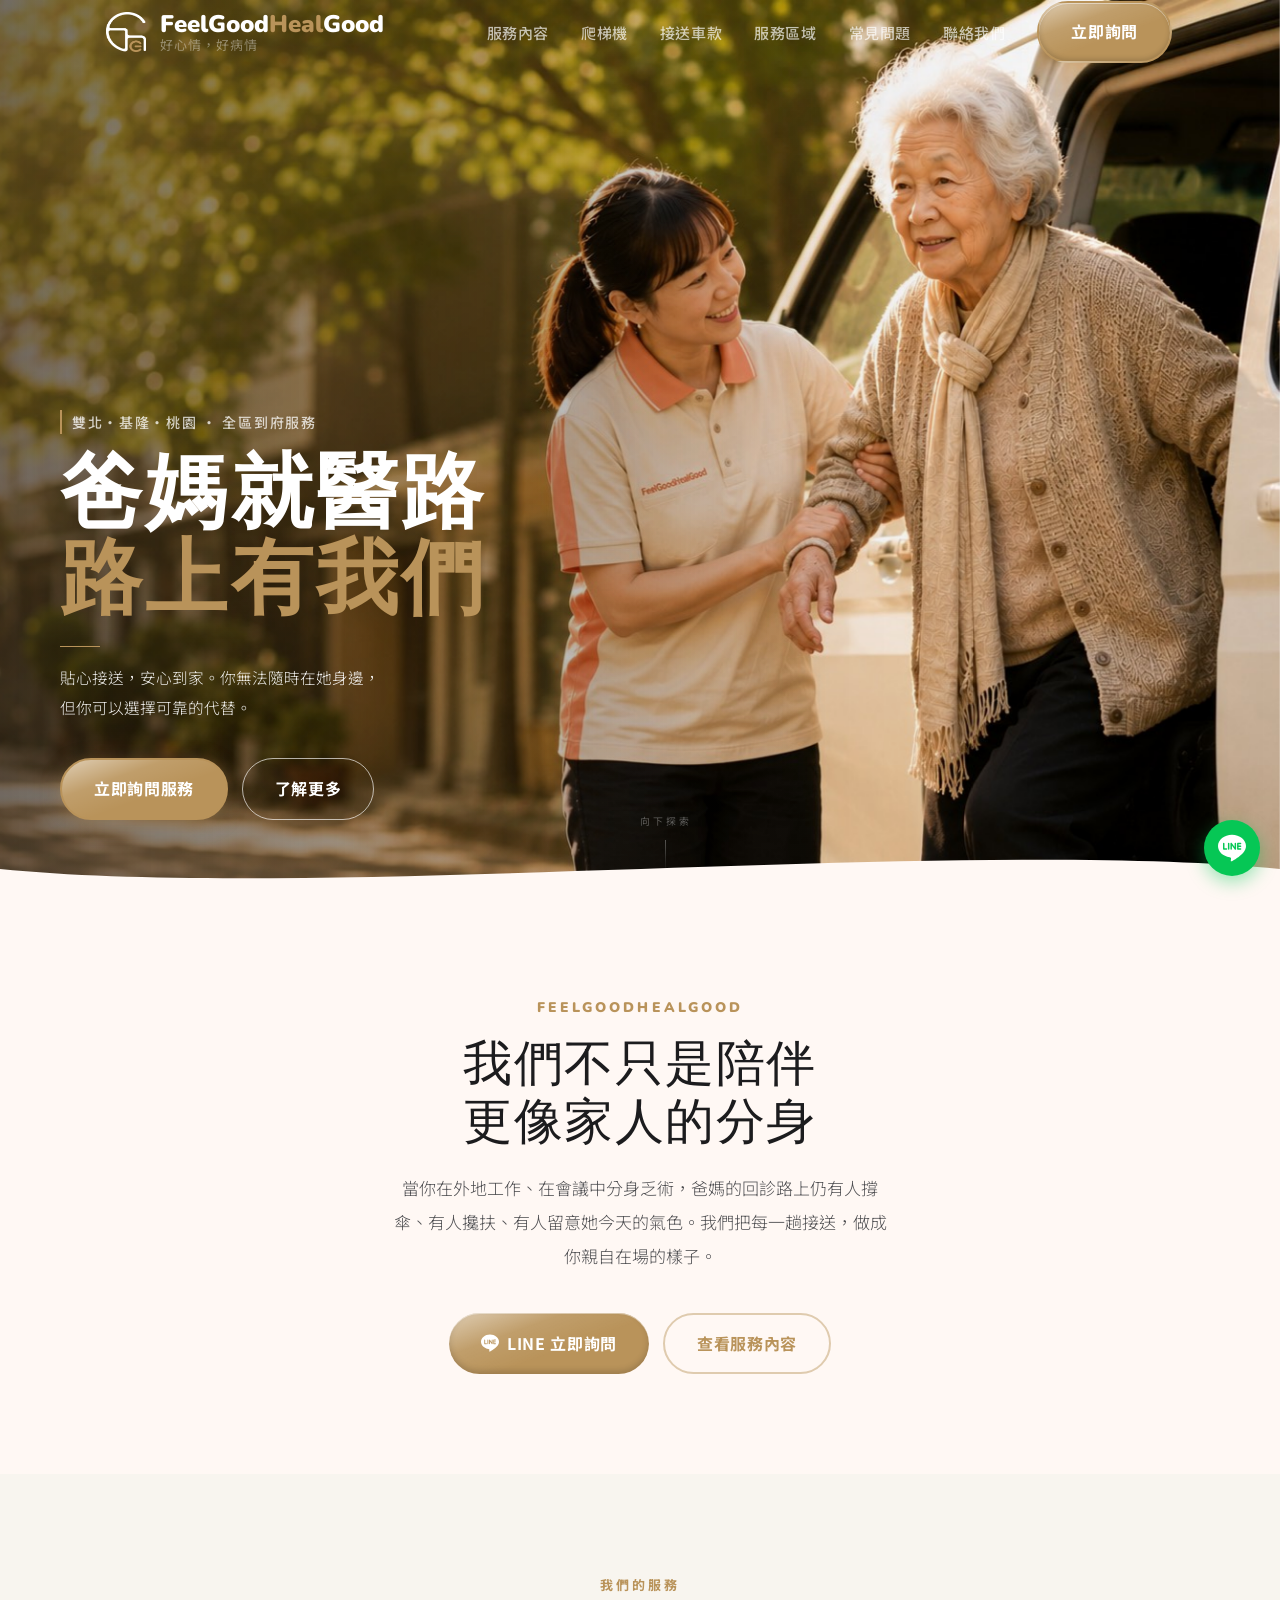
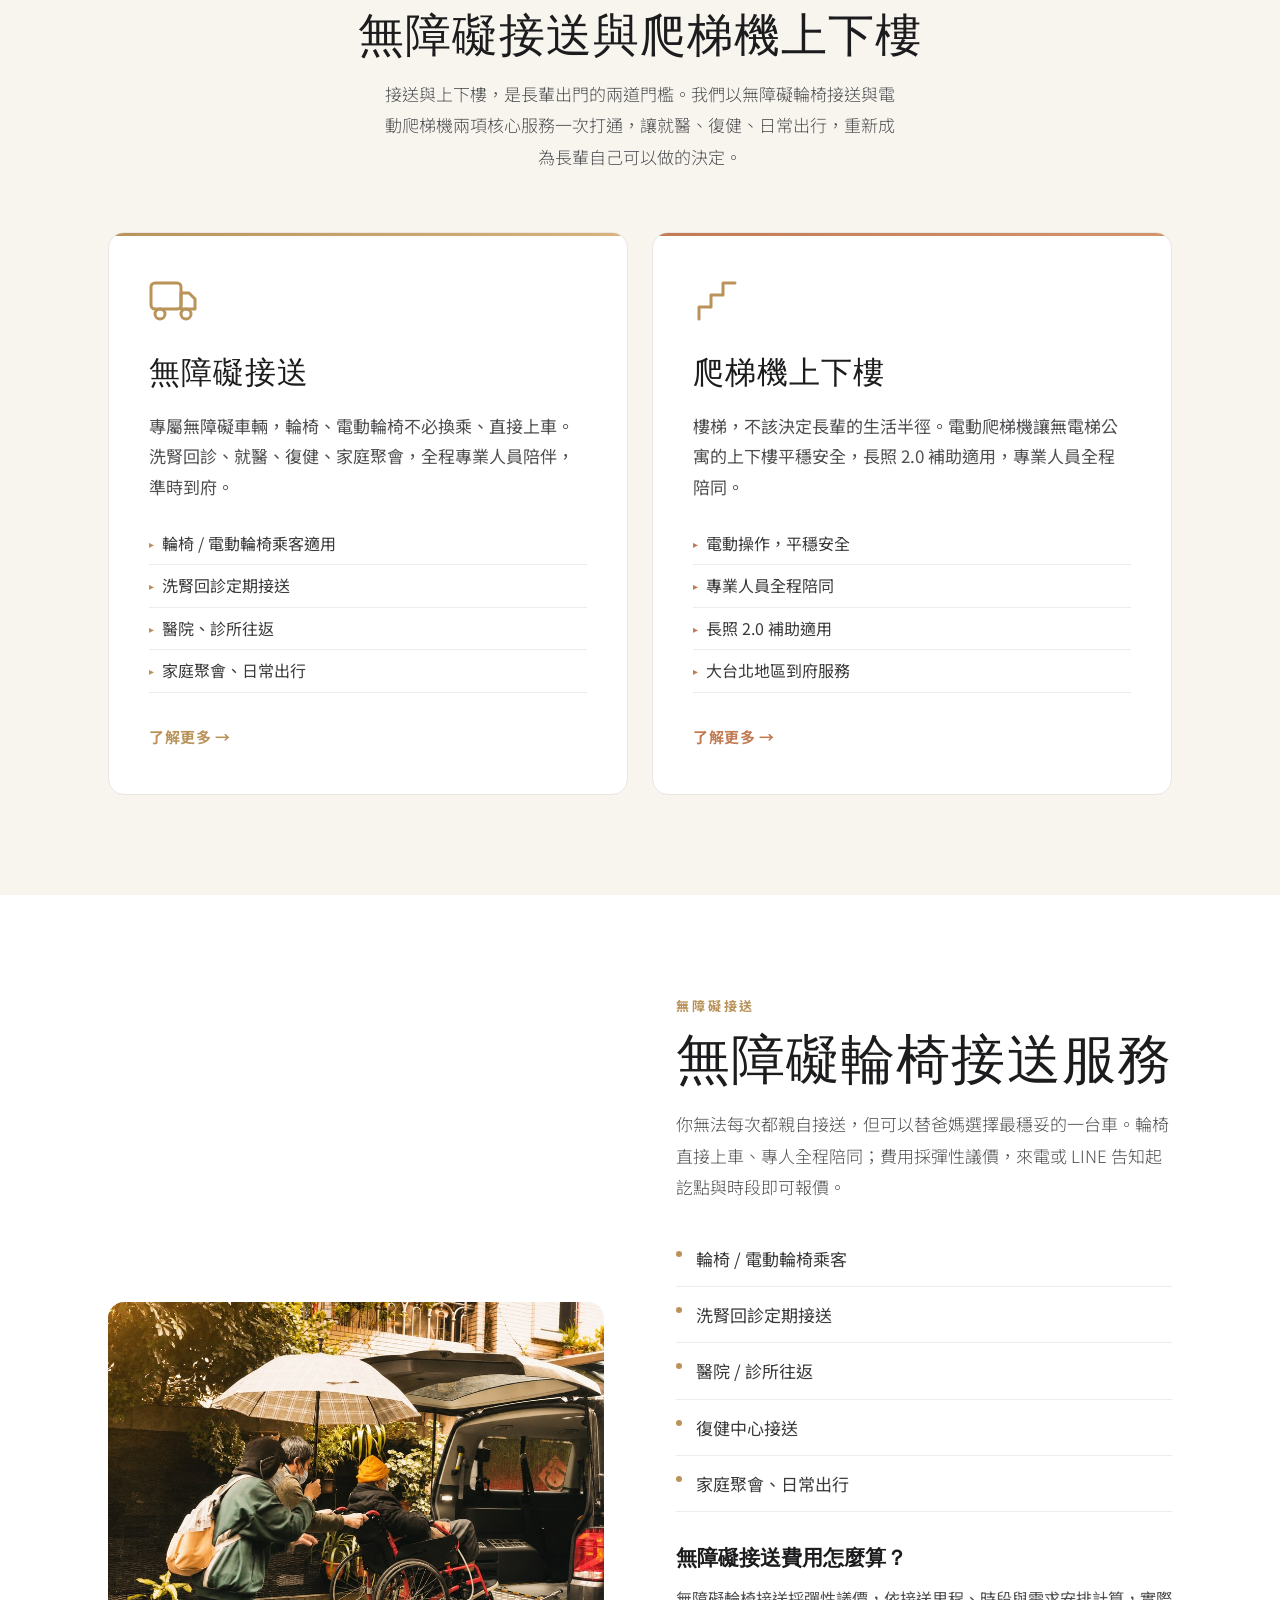
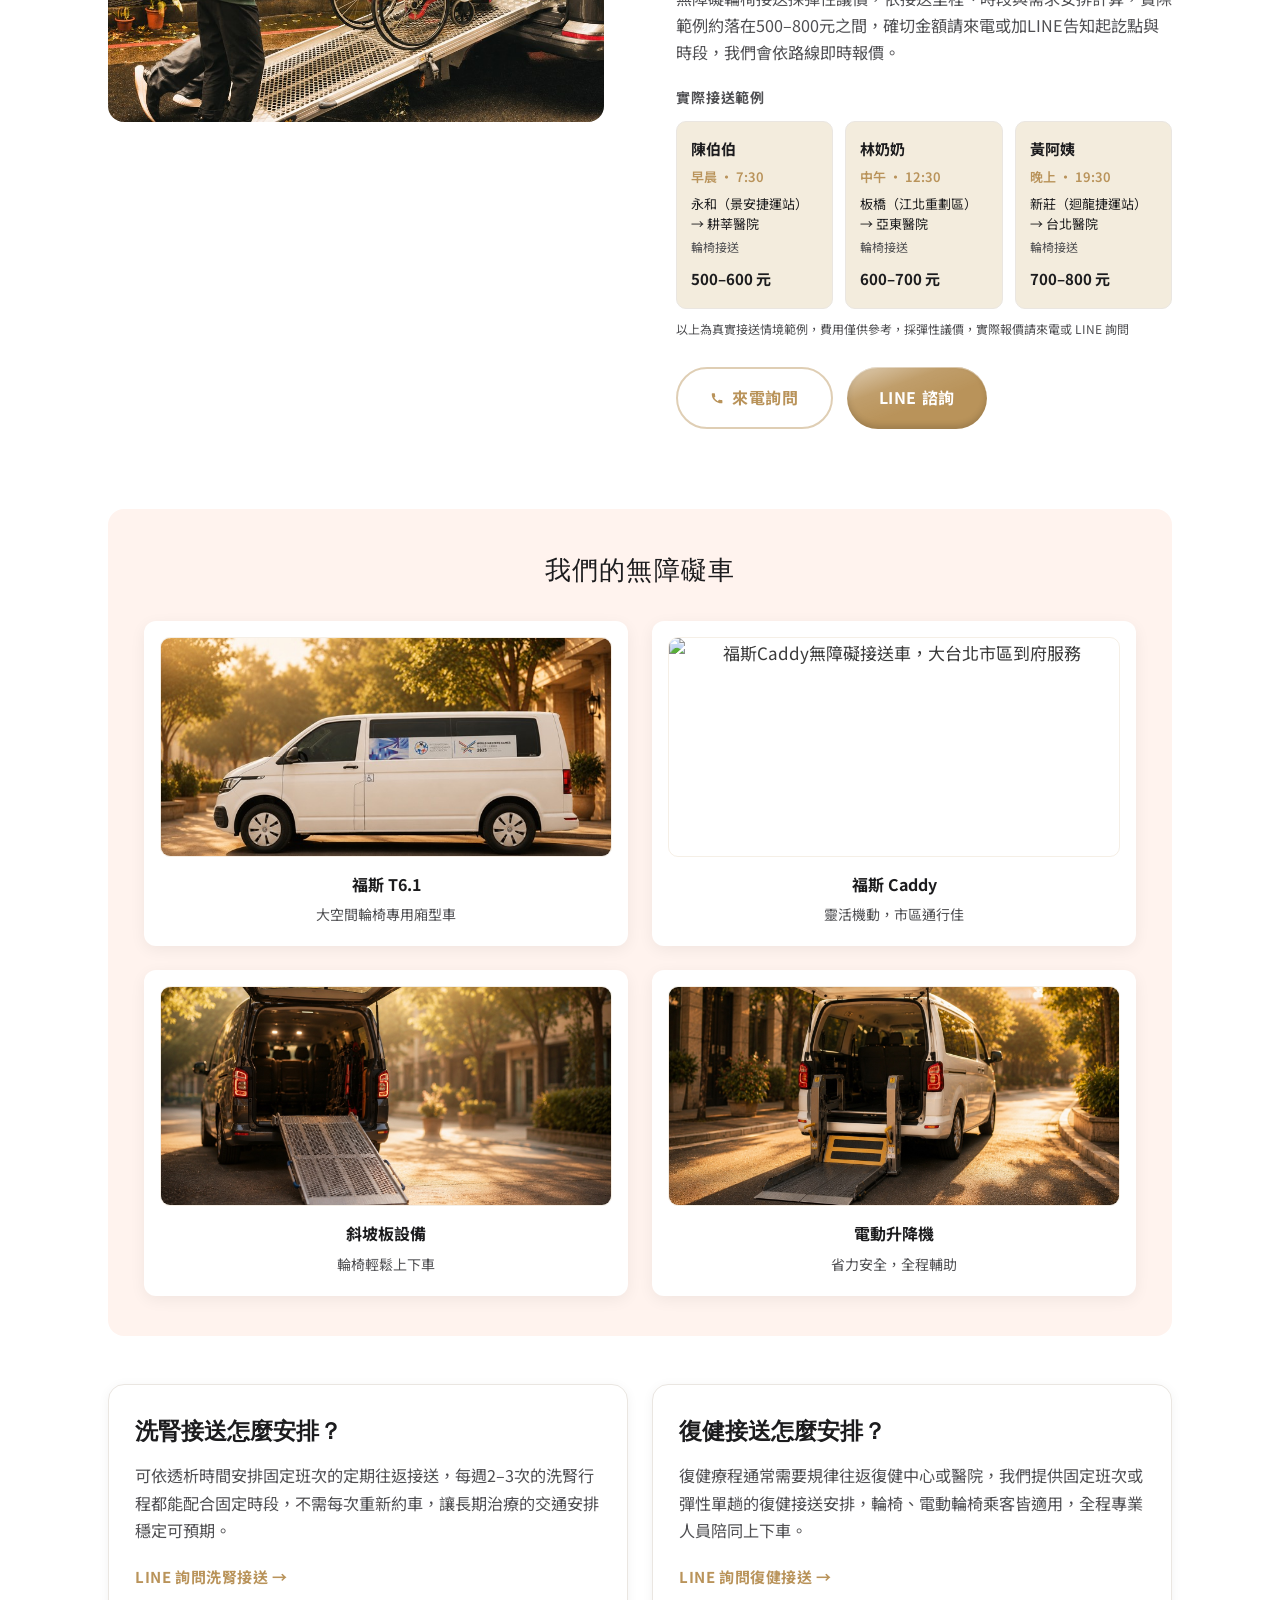
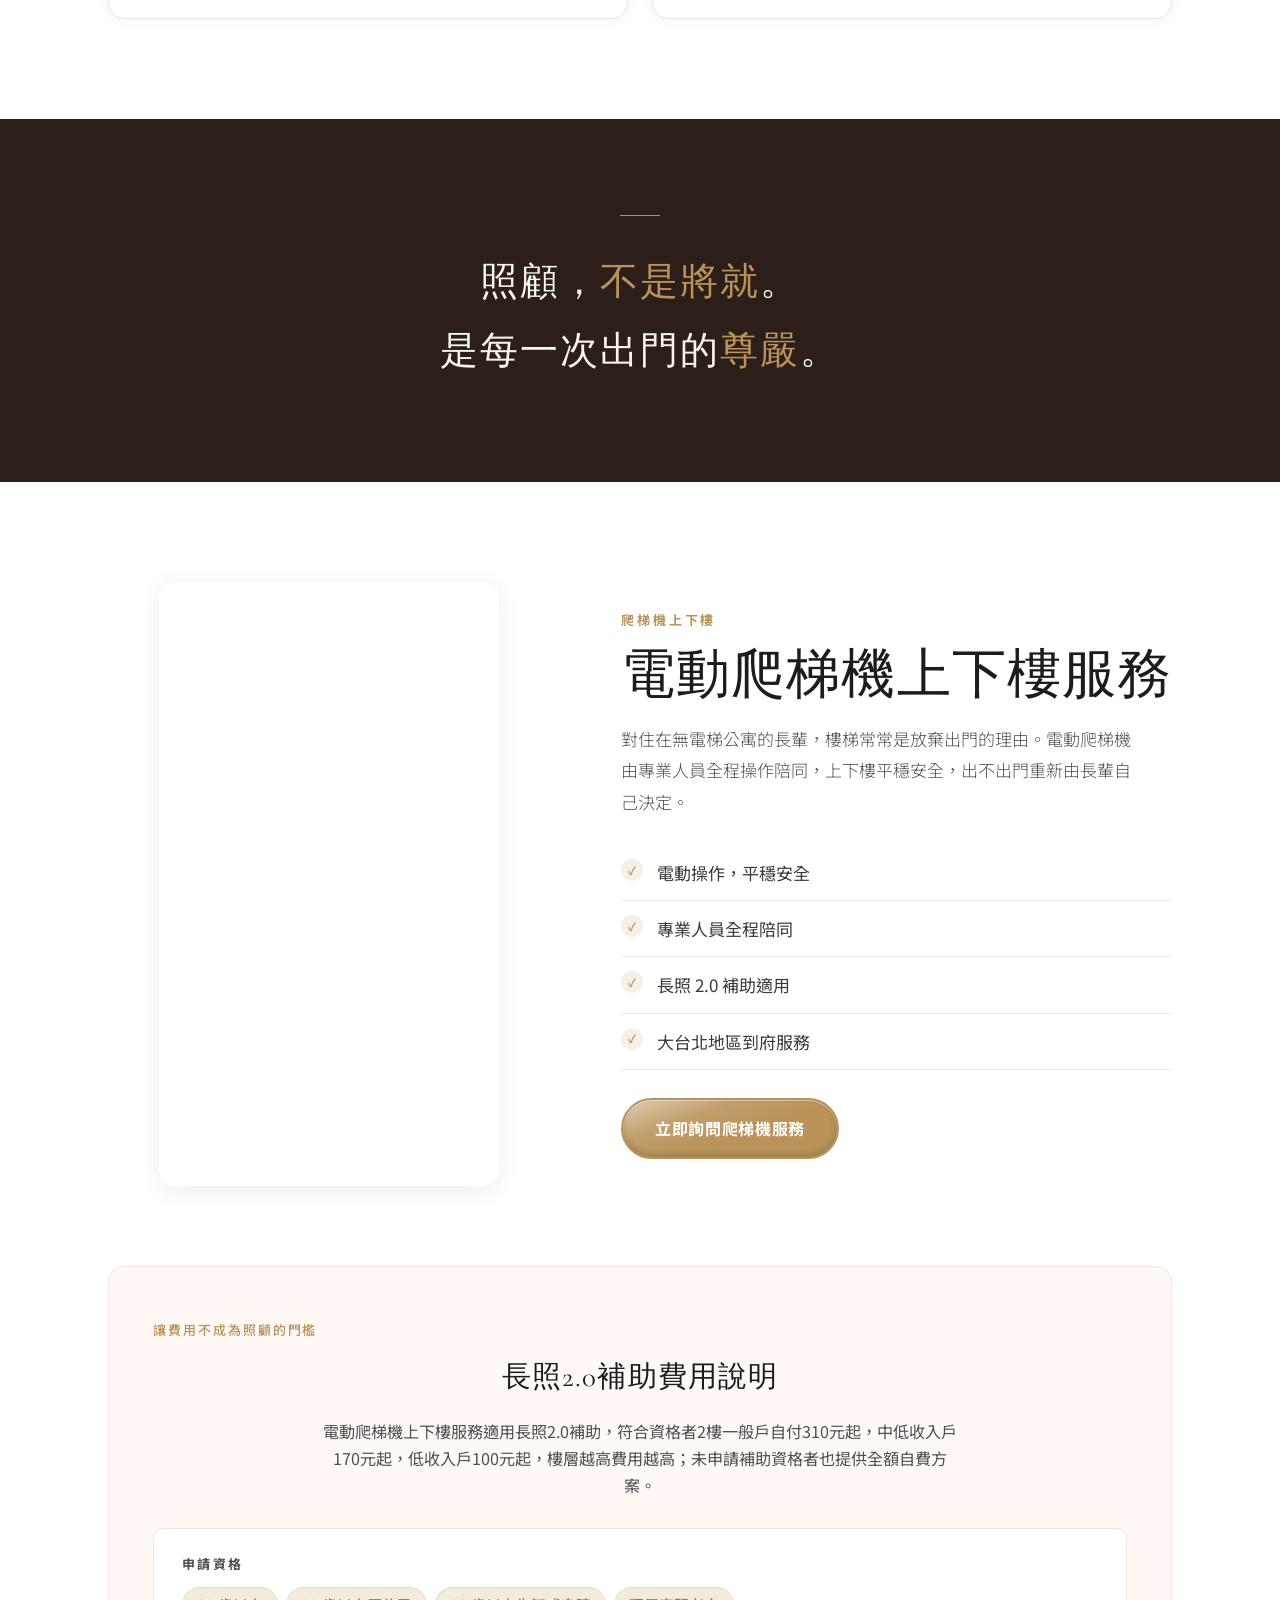
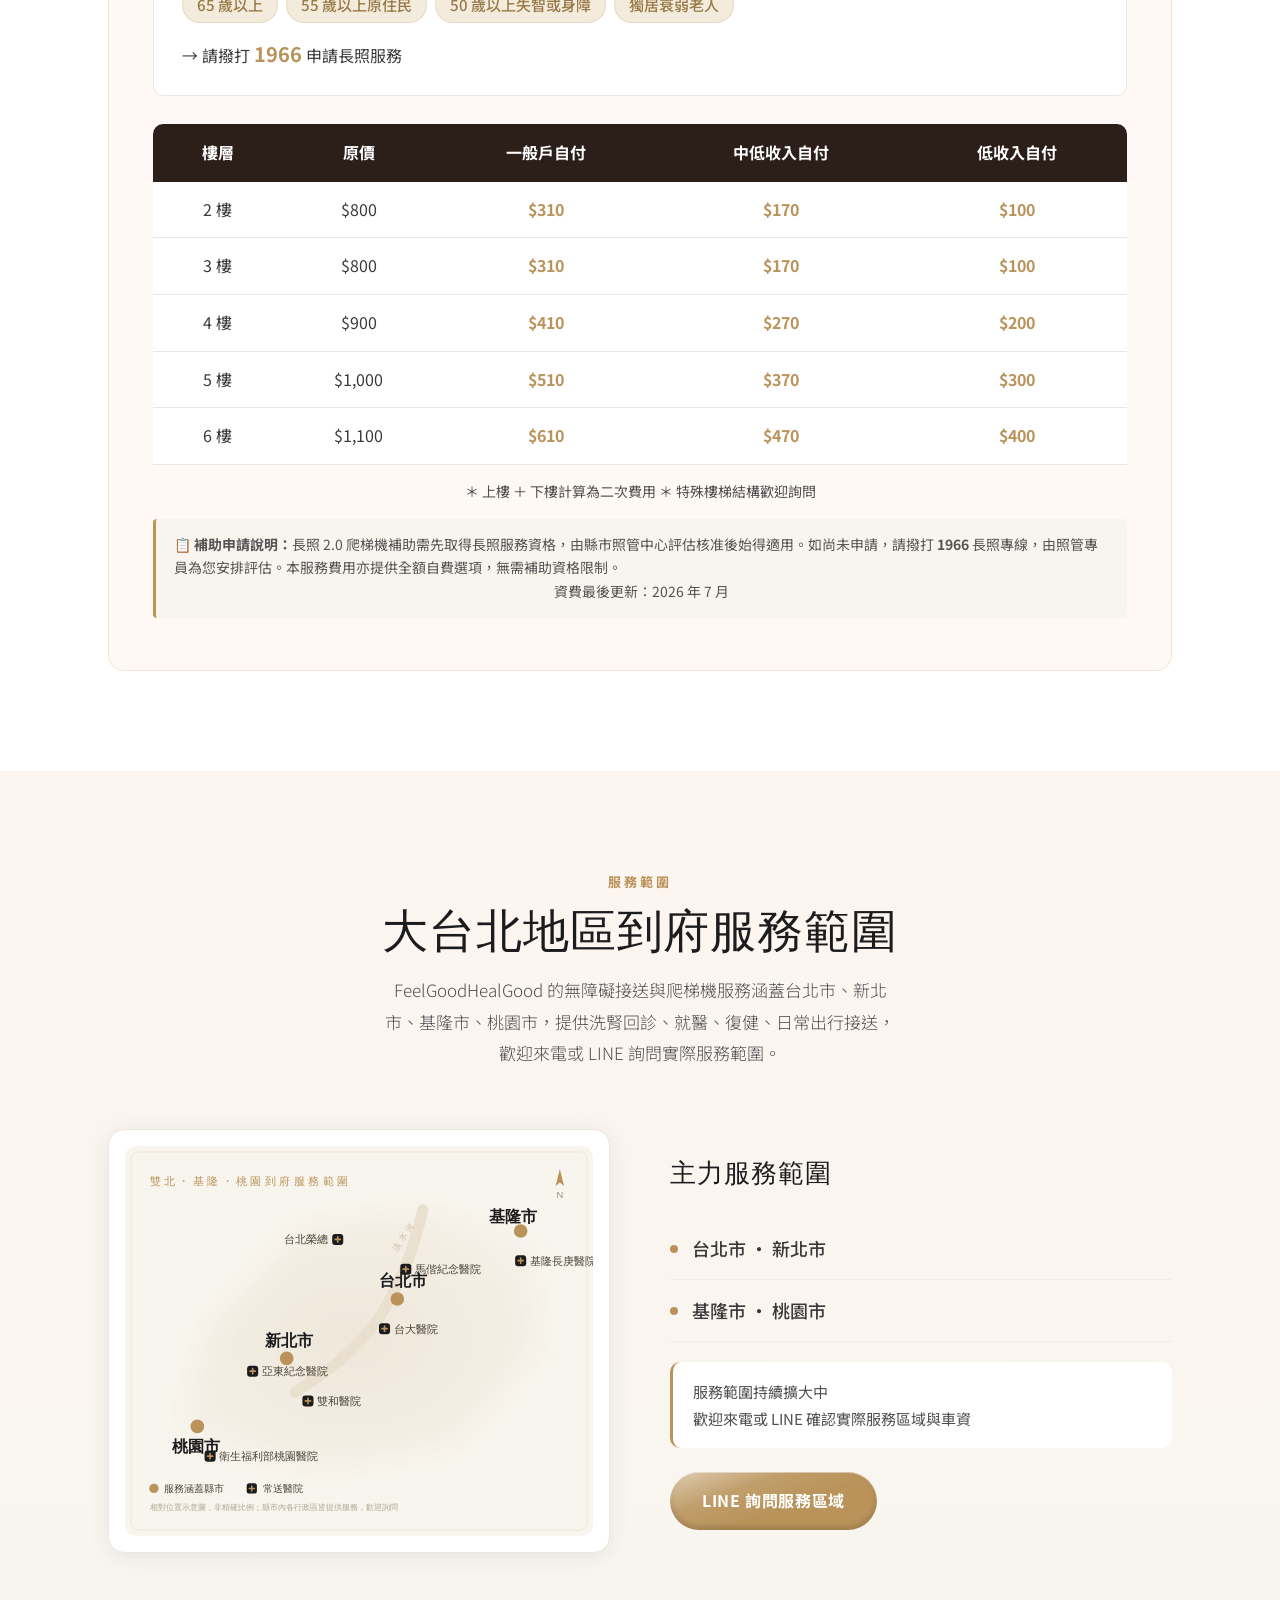
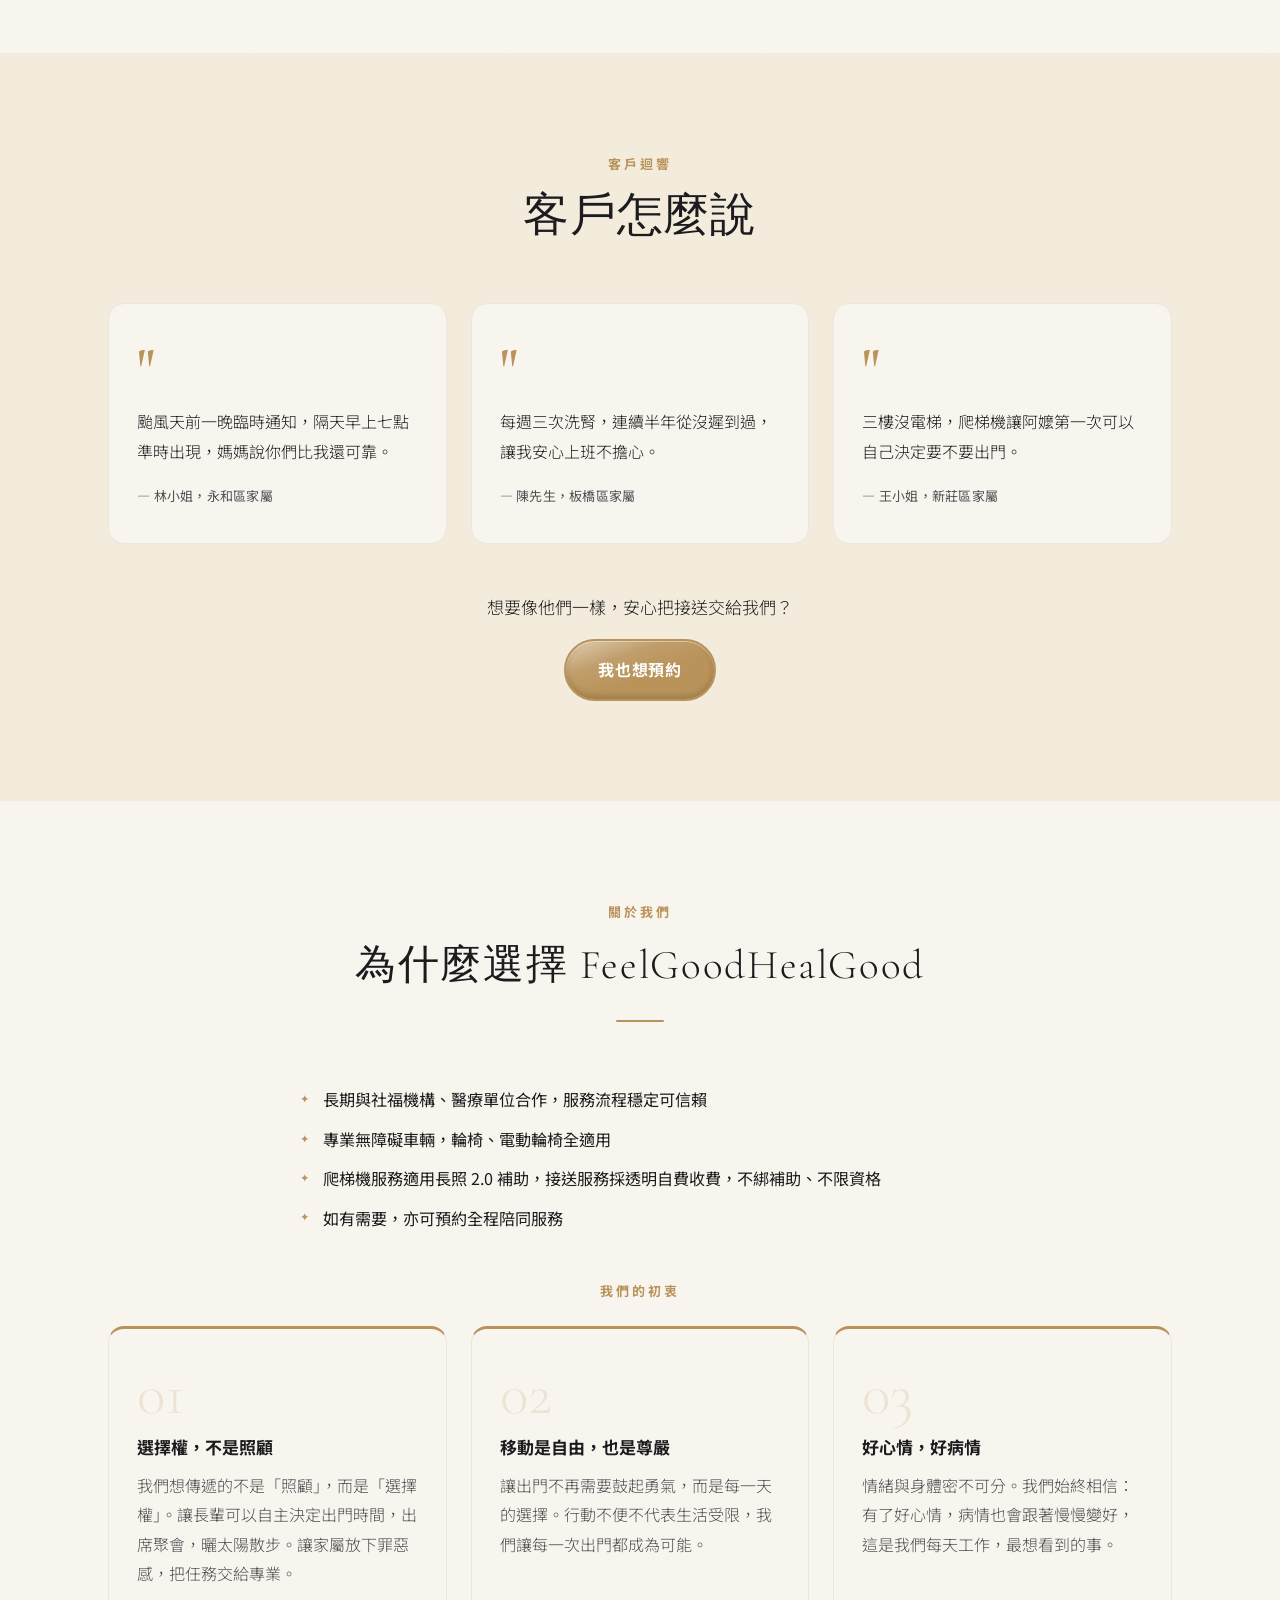
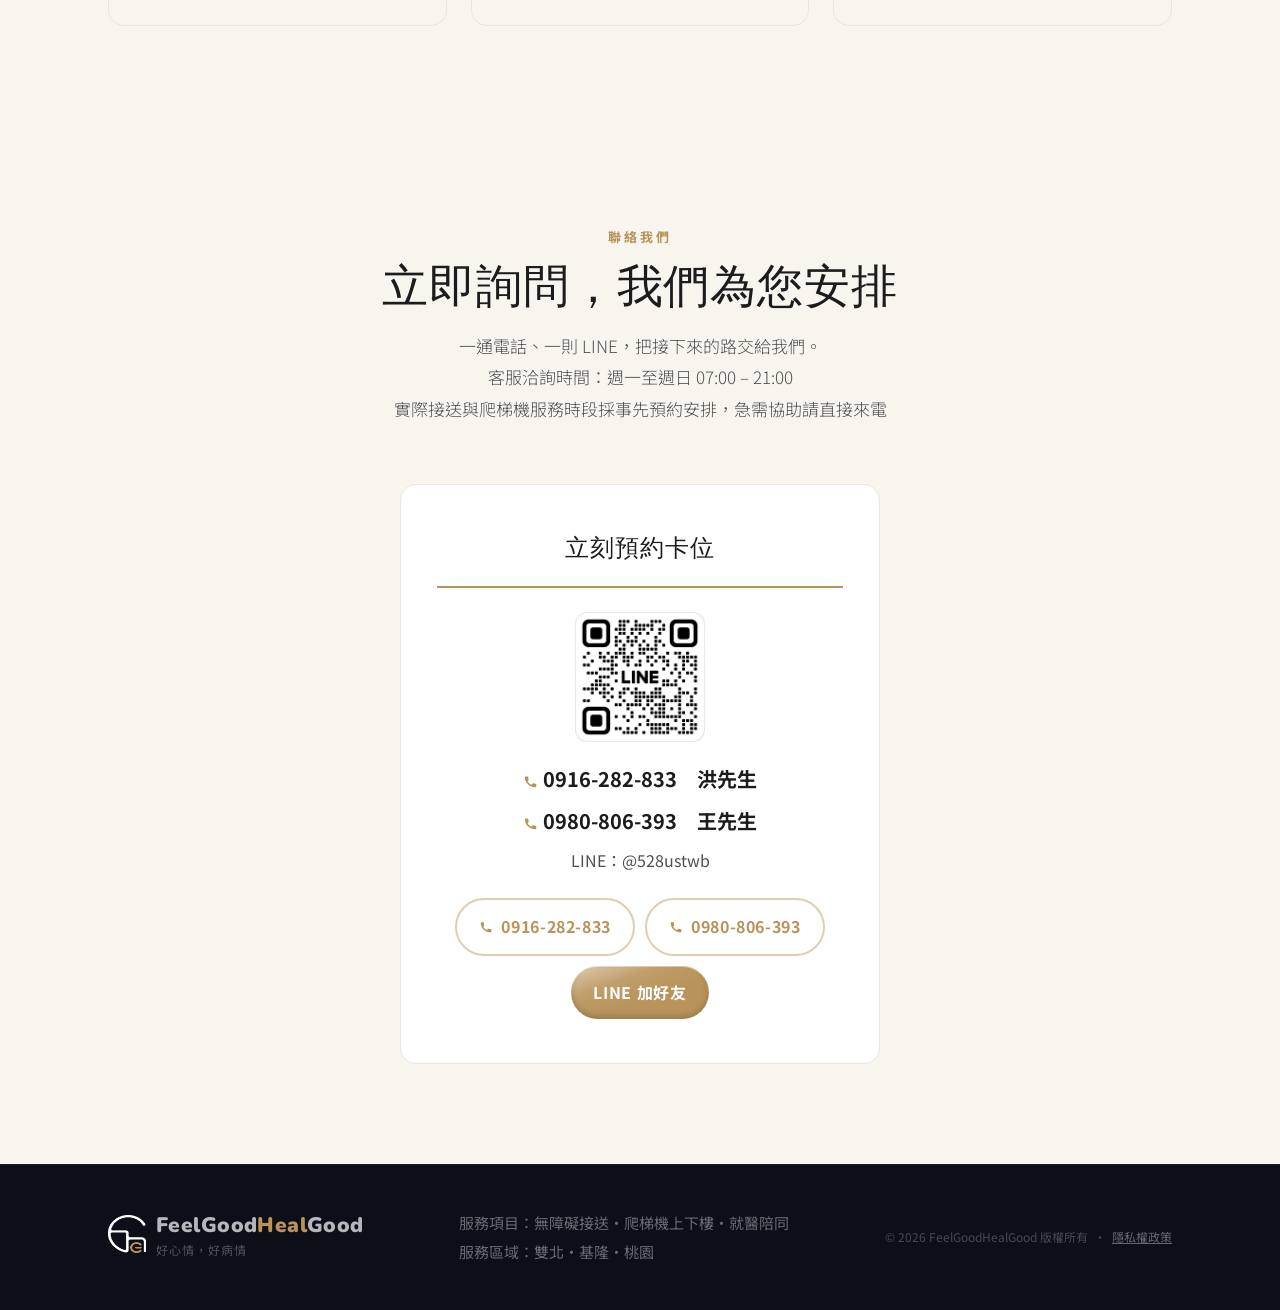
==== hq/index.html @ ee4bb9af "新增公司總頁 /hq/（雙北基桃全區服務），並強化資安設定與補齊 sitemap - 新增 /hq/ 頁面：涵蓋台北市、新北市、基隆市、桃園市，暫借用新莊板橋的電話/LINE/QR/服務範例，待專屬資" ====
<!DOCTYPE html>
<html lang="zh-TW">
<head>
  <meta charset="UTF-8">
  <meta name="viewport" content="width=device-width, initial-scale=1.0">
  <title>無障礙接送・爬梯機上下樓｜FeelGoodHealGood 好心情好病情｜雙北基桃到府服務</title>
  <meta name="description" content="當你無法親自陪爸媽就醫，把接送交給我們。服務涵蓋台北市、新北市、基隆市、桃園市的無障礙輪椅接送（洗腎回診・醫院往返・復健接送，費用透明）與電動爬梯機上下樓（適用長照2.0補助，一般戶自付310元起），客服洽詢週一至週日07:00–21:00。">
  <meta name="robots" content="index, follow">
  <meta name="author" content="FeelGoodHealGood">
  <link rel="canonical" href="https://feelgoodhealgood.tw/hq/">

  <!-- Open Graph -->
  <meta property="og:type" content="website">
  <meta property="og:locale" content="zh_TW">
  <meta property="og:title" content="無障礙接送・爬梯機上下樓｜FeelGoodHealGood｜雙北基桃到府服務">
  <meta property="og:description" content="你無法隨時在她身邊，但你可以選擇最好的代替。服務涵蓋台北市、新北市、基隆市、桃園市的無障礙輪椅接送與電動爬梯機上下樓（適用長照2.0補助），客服洽詢週一至週日07:00–21:00。">
  <meta property="og:image" content="https://feelgoodhealgood.tw/image.jpg">
  <meta property="og:url" content="https://feelgoodhealgood.tw/hq/">
  <meta property="og:site_name" content="FeelGoodHealGood 好心情好病情">

  <!-- Twitter Card -->
  <meta name="twitter:card" content="summary_large_image">
  <meta name="twitter:title" content="無障礙接送・爬梯機上下樓｜FeelGoodHealGood">
  <meta name="twitter:description" content="雙北・基隆・桃園全區專業無障礙輪椅接送（自費）、電動爬梯機上下樓服務（長照2.0補助適用）。">
  <meta name="twitter:image" content="https://feelgoodhealgood.tw/image.jpg">

  <!-- Geographic -->
  <meta name="geo.region" content="TW">
  <meta name="geo.placename" content="台北市、新北市、基隆市、桃園市">
  <link rel="preconnect" href="https://fonts.googleapis.com">
  <link rel="preconnect" href="https://fonts.gstatic.com" crossorigin>
  <link href="https://fonts.googleapis.com/css2?family=Cormorant+Garamond:ital,wght@0,300;0,400;0,600;1,300&family=Noto+Sans+TC:wght@300;400;500;700&family=Nunito:wght@700;800;900&display=swap" rel="stylesheet">
  <link rel="preload" as="image" href="/image.jpg" fetchpriority="high">
  <link rel="stylesheet" href="/style.css?v=20260709">
  <link rel="icon" href="/favicon.ico" sizes="any">
  <link rel="icon" type="image/png" sizes="32x32" href="/favicon-32x32.png">
  <link rel="icon" type="image/png" sizes="16x16" href="/favicon-16x16.png">
  <link rel="apple-touch-icon" sizes="180x180" href="/apple-touch-icon.png">
  <link rel="manifest" href="/site.webmanifest">

  <!-- Google Tag Manager -->
  <script>(function(w,d,s,l,i){w[l]=w[l]||[];w[l].push({'gtm.start':
  new Date().getTime(),event:'gtm.js'});var f=d.getElementsByTagName(s)[0],
  j=d.createElement(s),dl=l!='dataLayer'?'&l='+l:'';j.async=true;j.src=
  'https://www.googletagmanager.com/gtm.js?id='+i+dl;f.parentNode.insertBefore(j,f);
  })(window,document,'script','dataLayer','GTM-TP9GTZR8');</script>
  <!-- End Google Tag Manager -->
</head>
<body class="is-loading">

<!-- Google Tag Manager (noscript) -->
<noscript><iframe src="https://www.googletagmanager.com/ns.html?id=GTM-TP9GTZR8"
height="0" width="0" style="display:none;visibility:hidden"></iframe></noscript>
<!-- End Google Tag Manager (noscript) -->

<!-- ─── SITE LOADER ─── -->
<div class="site-loader" id="siteLoader" role="status" aria-live="polite">
  <div class="loader-glow" aria-hidden="true"></div>
  <div class="loader-mark" aria-hidden="true">
    <svg viewBox="0 0 564 651" xmlns="http://www.w3.org/2000/svg">
      <path class="loader-mark-base" fill="#1C1C1E" d="M 144.0 68.0 L 121.0 86.0 L 100.0 106.0 L 82.0 127.0 L 64.0 153.0 L 47.0 185.0 L 38.0 207.0 L 30.0 232.0 L 23.0 264.0 L 20.0 293.0 L 20.0 324.0 L 23.0 355.0 L 28.0 382.0 L 40.0 422.0 L 51.0 448.0 L 65.0 474.0 L 81.0 498.0 L 97.0 518.0 L 121.0 543.0 L 150.0 567.0 L 176.0 584.0 L 214.0 603.0 L 245.0 614.0 L 267.0 619.0 L 283.0 618.0 L 293.0 613.0 L 300.0 606.0 L 305.0 594.0 L 305.0 432.0 L 307.0 424.0 L 311.0 417.0 L 318.0 411.0 L 329.0 407.0 L 487.0 408.0 L 496.0 412.0 L 503.0 418.0 L 509.0 428.0 L 511.0 435.0 L 511.0 600.0 L 513.0 605.0 L 520.0 611.0 L 531.0 612.0 L 537.0 609.0 L 540.0 606.0 L 543.0 598.0 L 542.0 427.0 L 538.0 413.0 L 534.0 405.0 L 518.0 387.0 L 502.0 378.0 L 487.0 374.0 L 325.0 374.0 L 319.0 372.0 L 309.0 363.0 L 305.0 352.0 L 304.0 285.0 L 299.0 275.0 L 291.0 267.0 L 281.0 262.0 L 80.0 261.0 L 71.0 257.0 L 65.0 247.0 L 65.0 239.0 L 70.0 223.0 L 88.0 183.0 L 103.0 159.0 L 124.0 133.0 L 147.0 111.0 L 178.0 89.0 L 208.0 74.0 L 233.0 65.0 L 273.0 57.0 L 313.0 56.0 L 348.0 61.0 L 390.0 75.0 L 423.0 93.0 L 448.0 112.0 L 477.0 142.0 L 490.0 160.0 L 504.0 186.0 L 513.0 191.0 L 522.0 191.0 L 527.0 189.0 L 533.0 183.0 L 535.0 179.0 L 535.0 168.0 L 525.0 149.0 L 510.0 126.0 L 478.0 90.0 L 458.0 73.0 L 431.0 55.0 L 408.0 43.0 L 388.0 35.0 L 369.0 29.0 L 336.0 22.0 L 318.0 20.0 L 280.0 20.0 L 239.0 26.0 L 220.0 31.0 L 193.0 41.0 L 172.0 51.0 Z M 64.0 298.0 L 72.0 294.0 L 259.0 294.0 L 269.0 301.0 L 272.0 307.0 L 272.0 569.0 L 265.0 578.0 L 260.0 580.0 L 253.0 580.0 L 221.0 567.0 L 190.0 550.0 L 167.0 534.0 L 147.0 517.0 L 123.0 492.0 L 109.0 474.0 L 91.0 446.0 L 80.0 424.0 L 65.0 383.0 L 59.0 355.0 L 56.0 326.0 L 57.0 308.0 Z"/>
      <g class="loader-mark-wheel">
        <path fill="#B9935A" d="M 395.0 542.0 L 395.0 546.0 L 398.0 553.0 L 404.0 557.0 L 480.0 557.0 L 485.0 554.0 L 488.0 549.0 L 488.0 539.0 L 486.0 535.0 L 477.0 530.0 L 408.0 530.0 L 400.0 533.0 Z M 405.0 454.0 L 388.0 458.0 L 373.0 465.0 L 357.0 477.0 L 348.0 487.0 L 341.0 497.0 L 333.0 515.0 L 329.0 536.0 L 329.0 550.0 L 331.0 563.0 L 339.0 584.0 L 349.0 599.0 L 360.0 610.0 L 371.0 618.0 L 391.0 627.0 L 406.0 630.0 L 426.0 630.0 L 449.0 624.0 L 470.0 612.0 L 478.0 605.0 L 487.0 593.0 L 487.0 585.0 L 485.0 581.0 L 478.0 576.0 L 468.0 576.0 L 447.0 594.0 L 437.0 599.0 L 425.0 602.0 L 408.0 602.0 L 394.0 598.0 L 380.0 590.0 L 370.0 580.0 L 362.0 568.0 L 357.0 551.0 L 357.0 534.0 L 361.0 520.0 L 369.0 506.0 L 381.0 494.0 L 393.0 487.0 L 406.0 483.0 L 427.0 483.0 L 437.0 486.0 L 450.0 493.0 L 466.0 510.0 L 471.0 512.0 L 479.0 511.0 L 486.0 505.0 L 487.0 493.0 L 482.0 485.0 L 470.0 473.0 L 449.0 460.0 L 427.0 454.0 Z"/>
      </g>
    </svg>
  </div>
  <p class="loader-text">稍候片刻，好心情正在路上</p>
  <span class="sr-only">頁面載入中</span>
</div>
<noscript><style>.site-loader{display:none!important;}body.is-loading{overflow:visible!important;}</style></noscript>

<!-- ─── NAV ─── -->
<nav class="navbar" id="navbar">
  <div class="nav-inner">
    <a href="/" class="nav-logo">
      <img src="/logo-icon.png" alt="FeelGoodHealGood 無障礙接送 Logo" aria-hidden="true" class="logo-mark logo-mark--dark">
      <img src="/logo-icon-light.png" alt="FeelGoodHealGood 無障礙接送 Logo" aria-hidden="true" class="logo-mark logo-mark--light">
      <span class="logo-text">
        <span class="logo-en">FeelGood<span class="logo-accent">Heal</span>Good</span>
        <span class="logo-zh">好心情，好病情</span>
      </span>
    </a>
    <ul class="nav-links">
      <li><a href="#services">服務內容</a></li>
      <li><a href="#stairlift">爬梯機</a></li>
      <li><a href="#transport">接送車款</a></li>
      <li><a href="#area">服務區域</a></li>
      <li><a href="/faq.html">常見問題</a></li>
      <li><a href="#contact">聯絡我們</a></li>
    </ul>
    <a href="#contact" class="btn btn-nav-cta" data-cta-type="line_intent" data-cta-location="nav_cta" data-cta-label="立即詢問">立即詢問</a>
    <button class="hamburger" id="hamburger" aria-label="選單">
      <span></span><span></span><span></span>
    </button>
  </div>
  <div class="mobile-menu" id="mobileMenu">
    <a href="#services"   class="mobile-link">服務內容</a>
    <a href="#stairlift"  class="mobile-link">爬梯機介紹</a>
    <a href="#transport"  class="mobile-link">接送車款</a>
    <a href="#area"       class="mobile-link">服務區域</a>
    <a href="/faq.html"    class="mobile-link">常見問題</a>
    <a href="#contact"    class="mobile-link">聯絡我們</a>
    <a href="#contact" class="btn btn-line mobile-cta" data-cta-type="line_intent" data-cta-location="mobile_menu_cta" data-cta-label="LINE 立即詢問">LINE 立即詢問 →</a>
  </div>
</nav>

<!-- ─── HERO ─── -->
<section class="hero-section">
  <div class="hero-zoom-wrap">
    <img class="hero-img" src="/image.jpg" alt="照護員協助長輩上無障礙接送車，大台北到府服務" width="1672" height="941" fetchpriority="high">
  </div>
  <div class="hero-overlay">
    <div class="hero-content">
      <p class="hero-eyebrow">雙北・基隆・桃園 · 全區到府服務</p>
      <h1 class="sr-only">大台北無障礙輪椅接送・爬梯機上下樓到府服務｜永和・板橋・新莊・新店</h1>
      <div class="hero-title"><span>爸媽就醫路</span><em>路上有我們</em></div>
      <div class="hero-accent-line"></div>
      <p class="hero-sub">貼心接送，安心到家。你無法隨時在她身邊，<br>但你可以選擇可靠的代替。</p>
      <div class="hero-ctas">
        <a href="#contact" class="btn btn-primary" data-cta-type="line_intent" data-cta-location="hero_cta" data-cta-label="立即詢問服務">立即詢問服務</a>
        <a href="#services" class="btn btn-ghost">了解更多</a>
      </div>
    </div>
  </div>
  <a href="#services" class="hero-scroll-hint">
    <span>向下探索</span>
    <span class="hero-scroll-line"></span>
  </a>
  <div class="hero-wave" aria-hidden="true">
    <svg xmlns="http://www.w3.org/2000/svg" viewBox="0 0 1440 80" preserveAspectRatio="none">
      <path d="M0,48 C360,80 1080,16 1440,48 L1440,80 L0,80 Z" fill="#FFF8F4"/>
    </svg>
  </div>
</section>

<!-- ─── BRIDGE ─── -->
<section class="bridge-section">
  <div class="container bridge-copy">
    <p class="bridge-eyebrow">FeelGoodHealGood</p>
    <h2 class="bridge-h2">我們不只是陪伴<br>更像家人的分身</h2>
    <p class="bridge-body">當你在外地工作、在會議中分身乏術，爸媽的回診路上仍有人撐傘、有人攙扶、有人留意她今天的氣色。我們把每一趟接送，做成你親自在場的樣子。</p>
    <div class="bridge-ctas">
      <a href="#contact" class="btn btn-line" data-cta-type="line_intent" data-cta-location="bridge_cta" data-cta-label="LINE 立即詢問">
        <svg width="18" height="18" viewBox="0 0 24 24" fill="currentColor"><path d="M19.365 9.863c.349 0 .63.285.63.631 0 .345-.281.63-.63.63H17.61v1.125h1.755c.349 0 .63.283.63.63 0 .344-.281.629-.63.629h-2.386c-.345 0-.627-.285-.627-.629V8.108c0-.345.282-.63.627-.63h2.386c.349 0 .63.285.63.63 0 .349-.281.63-.63.63H17.61v1.125h1.755zm-3.855 3.016c0 .27-.174.51-.432.596-.064.021-.133.031-.199.031-.211 0-.391-.09-.51-.25l-2.443-3.317v2.94c0 .344-.279.629-.631.629-.346 0-.626-.285-.626-.629V8.108c0-.27.173-.51.43-.595.06-.023.136-.033.194-.033.195 0 .375.104.495.254l2.462 3.33V8.108c0-.345.282-.63.63-.63.345 0 .63.285.63.63v4.771zm-5.741 0c0 .344-.282.629-.631.629-.345 0-.627-.285-.627-.629V8.108c0-.345.282-.63.627-.63.349 0 .631.285.631.63v4.771zm-2.466.629H4.917c-.345 0-.63-.285-.63-.629V8.108c0-.345.285-.63.63-.63.348 0 .63.285.63.63v4.141h1.756c.348 0 .629.283.629.63 0 .344-.281.629-.629.629M24 10.314C24 4.943 18.615.572 12 .572S0 4.943 0 10.314c0 4.811 4.27 8.842 10.035 9.608.391.082.923.258 1.058.59.12.301.079.766.038 1.08l-.164 1.02c-.045.301-.24 1.186 1.049.645 1.291-.539 6.916-4.078 9.436-6.975C23.176 14.393 24 12.458 24 10.314"/></svg>
        LINE 立即詢問
      </a>
      <a href="#services" class="btn btn-outline">查看服務內容</a>
    </div>
  </div>
</section>

<!-- ─── SERVICES OVERVIEW ─── -->
<section class="services-section" id="services">
  <div class="container">
    <div class="section-header">
      <p class="section-eye">我們的服務</p>
      <h2 class="section-title">無障礙接送<br class="mobile-br">與爬梯機上下樓</h2>
      <p class="section-desc">接送與上下樓，是長輩出門的兩道門檻。我們以無障礙輪椅接送與電動爬梯機兩項核心服務一次打通，讓就醫、復健、日常出行，重新成為長輩自己可以做的決定。</p>
    </div>
    <div class="svc-overview-grid">
      <div class="svc-overview-card fade-in">
        <div class="svc-overview-icon"><svg xmlns="http://www.w3.org/2000/svg" width="48" height="48" viewBox="0 0 24 24" fill="none" stroke="currentColor" stroke-width="1.5" stroke-linecap="round" stroke-linejoin="round"><rect x="1" y="3" width="15" height="13" rx="2"/><path d="M16 8h4l3 3v5h-7V8z"/><circle cx="5.5" cy="18.5" r="2.5"/><circle cx="18.5" cy="18.5" r="2.5"/></svg></div>
        <h3>無障礙接送</h3>
        <p>專屬無障礙車輛，輪椅、電動輪椅不必換乘、直接上車。洗腎回診、就醫、復健、家庭聚會，全程專業人員陪伴，準時到府。</p>
        <ul>
          <li>輪椅 / 電動輪椅乘客適用</li>
          <li>洗腎回診定期接送</li>
          <li>醫院、診所往返</li>
          <li>家庭聚會、日常出行</li>
        </ul>
        <a href="#transport" class="svc-link">了解更多 →</a>
      </div>
      <div class="svc-overview-card svc-overview-card--blue fade-in">
        <div class="svc-overview-icon"><svg xmlns="http://www.w3.org/2000/svg" width="48" height="48" viewBox="0 0 24 24" fill="none" stroke="currentColor" stroke-width="1.5" stroke-linecap="round" stroke-linejoin="round"><polyline points="3,21 3,15 9,15 9,9 15,9 15,3 21,3"/></svg></div>
        <h3>爬梯機上下樓</h3>
        <p>樓梯，不該決定長輩的生活半徑。電動爬梯機讓無電梯公寓的上下樓平穩安全，長照 2.0 補助適用，專業人員全程陪同。</p>
        <ul>
          <li>電動操作，平穩安全</li>
          <li>專業人員全程陪同</li>
          <li>長照 2.0 補助適用</li>
          <li>大台北地區到府服務</li>
        </ul>
        <a href="#stairlift" class="svc-link svc-link--blue">了解更多 →</a>
      </div>
    </div>
  </div>
</section>

<!-- ─── TRANSPORT DETAIL ─── -->
<section class="transport-section" id="transport">
  <div class="container">
    <div class="split-layout">
      <div class="split-img">
        <img src="/service-photo.jpg" alt="雨天無障礙輪椅接送，照護員撐傘協助長輩推上斜坡板" class="split-photo" width="1100" height="825" loading="lazy">
      </div>
      <div class="split-text">
        <p class="section-eye">無障礙接送</p>
        <h2 class="section-title section-title--oneline">無障礙輪椅接送服務</h2>
        <p class="section-desc">你無法每次都親自接送，但可以替爸媽選擇最穩妥的一台車。輪椅直接上車、專人全程陪同；費用採彈性議價，來電或 LINE 告知起訖點與時段即可報價。</p>
        <ul class="feature-list">
          <li><span class="feat-dot"></span>輪椅 / 電動輪椅乘客</li>
          <li><span class="feat-dot"></span>洗腎回診定期接送</li>
          <li><span class="feat-dot"></span>醫院 / 診所往返</li>
          <li><span class="feat-dot"></span>復健中心接送</li>
          <li><span class="feat-dot"></span>家庭聚會、日常出行</li>
        </ul>
        <div class="price-ref">
          <h4 class="price-ref-question">無障礙接送費用怎麼算？</h4>
          <p class="price-ref-answer">無障礙輪椅接送採彈性議價，依接送里程、時段與需求安排計算，實際範例約落在500–800元之間，確切金額請來電或加LINE告知起訖點與時段，我們會依路線即時報價。</p>
          <p class="price-ref-title">實際接送範例</p>
          <div class="price-ref-grid">
            <div class="price-ref-card">
              <p class="price-ref-person">陳伯伯</p>
              <p class="price-ref-time">早晨 ・ 7:30</p>
              <p class="price-ref-route">永和（景安捷運站）→ 耕莘醫院</p>
              <p class="price-ref-need">輪椅接送</p>
              <p class="price-ref-cost">500–600 元</p>
            </div>
            <div class="price-ref-card">
              <p class="price-ref-person">林奶奶</p>
              <p class="price-ref-time">中午 ・ 12:30</p>
              <p class="price-ref-route">板橋（江北重劃區）→ 亞東醫院</p>
              <p class="price-ref-need">輪椅接送</p>
              <p class="price-ref-cost">600–700 元</p>
            </div>
            <div class="price-ref-card">
              <p class="price-ref-person">黃阿姨</p>
              <p class="price-ref-time">晚上 ・ 19:30</p>
              <p class="price-ref-route">新莊（迴龍捷運站）→ 台北醫院</p>
              <p class="price-ref-need">輪椅接送</p>
              <p class="price-ref-cost">700–800 元</p>
            </div>
          </div>
          <p class="price-ref-note">以上為真實接送情境範例，費用僅供參考，採彈性議價，實際報價請來電或 LINE 詢問</p>
        </div>
        <div class="split-ctas">
          <a href="tel:0980806393" class="btn btn-outline" data-cta-type="call" data-cta-location="transport_split_cta" data-cta-label="來電詢問"><svg width="14" height="14" viewBox="0 0 24 24" fill="currentColor" aria-hidden="true"><path d="M6.62 10.79a15.05 15.05 0 0 0 6.59 6.59l2.2-2.2a1 1 0 0 1 1.01-.24c1.21.4 2.5.6 3.83.6a1 1 0 0 1 1 1V20a1 1 0 0 1-1 1C10.16 21 3 13.84 3 5a1 1 0 0 1 1-1h3.5a1 1 0 0 1 1 1c0 1.33.2 2.62.6 3.83a1 1 0 0 1-.24 1.01l-2.24 2.2z"/></svg> 來電詢問</a>
          <a href="#contact" class="btn btn-line" data-cta-type="line_intent" data-cta-location="transport_line_cta" data-cta-label="LINE 諮詢">LINE 諮詢</a>
        </div>
      </div>
    </div>

    <!-- Fleet -->
    <div class="fleet-section">
      <h3 class="fleet-title">我們的無障礙車</h3>
      <div class="fleet-grid">
        <div class="fleet-item fade-in">
          <div class="fleet-photo-frame"><img src="/fleet-t6.jpg" alt="福斯T6.1無障礙廂型車，輪椅電動輪椅接送適用" class="fleet-photo fleet-photo--t6" width="700" height="525" loading="lazy"></div>
          <p class="fleet-name">福斯 T6.1</p>
          <p class="fleet-desc">大空間輪椅專用廂型車</p>
        </div>
        <div class="fleet-item fade-in">
          <div class="fleet-photo-frame"><img src="/fleet-caddy.jpg" alt="福斯Caddy無障礙接送車，大台北市區到府服務" class="fleet-photo fleet-photo--caddy" width="700" height="525" loading="lazy"></div>
          <p class="fleet-name">福斯 Caddy</p>
          <p class="fleet-desc">靈活機動，市區通行佳</p>
        </div>
        <div class="fleet-item fade-in">
          <div class="fleet-photo-frame"><img src="/fleet-ramp.jpg" alt="無障礙斜坡板設備，輪椅輕鬆上下接送車" class="fleet-photo fleet-photo--ramp" width="1536" height="1024" loading="lazy"></div>
          <p class="fleet-name">斜坡板設備</p>
          <p class="fleet-desc">輪椅輕鬆上下車</p>
        </div>
        <div class="fleet-item fade-in">
          <div class="fleet-photo-frame"><img src="/fleet-lift.jpg" alt="電動升降機設備，省力安全輔助輪椅上下車" class="fleet-photo fleet-photo--lift" width="1536" height="1024" loading="lazy"></div>
          <p class="fleet-name">電動升降機</p>
          <p class="fleet-desc">省力安全，全程輔助</p>
        </div>
      </div>
    </div>

    <!-- Dialysis / Rehab focus -->
    <div class="care-focus-grid">
      <div class="care-focus-card fade-in" id="dialysis">
        <h3>洗腎接送怎麼安排？</h3>
        <p>可依透析時間安排固定班次的定期往返接送，每週2–3次的洗腎行程都能配合固定時段，不需每次重新約車，讓長期治療的交通安排穩定可預期。</p>
        <a href="#contact" class="svc-link" data-cta-type="line_intent" data-cta-location="dialysis_cta" data-cta-label="LINE 詢問洗腎接送">LINE 詢問洗腎接送 →</a>
      </div>
      <div class="care-focus-card fade-in" id="rehab">
        <h3>復健接送怎麼安排？</h3>
        <p>復健療程通常需要規律往返復健中心或醫院，我們提供固定班次或彈性單趟的復健接送安排，輪椅、電動輪椅乘客皆適用，全程專業人員陪同上下車。</p>
        <a href="#contact" class="svc-link" data-cta-type="line_intent" data-cta-location="rehab_cta" data-cta-label="LINE 詢問復健接送">LINE 詢問復健接送 →</a>
      </div>
    </div>
  </div>
</section>

<!-- ─── DARK QUOTE ─── -->
<section class="dark-quote-section">
  <div class="container">
    <div class="dark-quote-line"></div>
    <p class="dark-quote-text"><span class="dq-word">照顧，</span><em class="dq-word">不是將就</em><span class="dq-word">。</span><br><span class="dq-word">是每一次出門的</span><em class="dq-word">尊嚴</em><span class="dq-word">。</span></p>
  </div>
</section>

<!-- ─── STAIRLIFT DETAIL ─── -->
<section class="stairlift-section" id="stairlift">
  <div class="container">
    <div class="split-layout split-layout--rev">
      <div class="split-text">
        <p class="section-eye">爬梯機上下樓</p>
        <h2 class="section-title section-title--oneline">電動爬梯機上下樓服務</h2>
        <p class="section-desc">對住在無電梯公寓的長輩，樓梯常常是放棄出門的理由。<br class="mobile-br">電動爬梯機由專業人員全程操作陪同，上下樓平穩安全，出不出門重新由長輩自己決定。</p>
        <ul class="feature-list feature-list--check">
          <li><span class="feat-check">✓</span>電動操作，平穩安全</li>
          <li><span class="feat-check">✓</span>專業人員全程陪同</li>
          <li><span class="feat-check">✓</span>長照 2.0 補助適用</li>
          <li><span class="feat-check">✓</span>大台北地區到府服務</li>
        </ul>
        <a href="#contact" class="btn btn-primary" data-cta-type="line_intent" data-cta-location="stairlift_cta" data-cta-label="立即詢問爬梯機服務">立即詢問爬梯機服務</a>
      </div>
      <div class="split-img">
        <div class="video-wrap">
          <iframe src="https://www.youtube.com/embed/HRIdCnhleWI" title="爬梯機服務示範"
            frameborder="0" allow="accelerometer; autoplay; clipboard-write; encrypted-media; gyroscope; picture-in-picture"
            allowfullscreen loading="lazy"></iframe>
        </div>
      </div>
    </div>

    <!-- Subsidy Table -->
    <div class="subsidy-block">
      <p class="subsidy-eyebrow">讓費用不成為照顧的門檻</p>
      <h2 class="subsidy-title">長照2.0補助費用說明</h2>
      <p class="subsidy-direct-answer">電動爬梯機上下樓服務適用長照2.0補助，符合資格者2樓一般戶自付310元起，中低收入戶170元起，低收入戶100元起，樓層越高費用越高；未申請補助資格者也提供全額自費方案。</p>
      <div class="subsidy-elig">
        <p class="elig-label">申請資格</p>
        <div class="elig-tags">
          <span>65 歲以上</span>
          <span>55 歲以上原住民</span>
          <span>50 歲以上失智或身障</span>
          <span>獨居衰弱老人</span>
        </div>
        <p class="elig-note">→ 請撥打 <strong>1966</strong> 申請長照服務</p>
      </div>
      <div class="table-wrap">
        <table class="subsidy-table">
          <thead>
            <tr><th>樓層</th><th>原價</th><th>一般戶自付</th><th>中低收入自付</th><th>低收入自付</th></tr>
          </thead>
          <tbody>
            <tr><td>2 樓</td><td>$800</td><td class="hi">$310</td><td class="hi">$170</td><td class="hi">$100</td></tr>
            <tr><td>3 樓</td><td>$800</td><td class="hi">$310</td><td class="hi">$170</td><td class="hi">$100</td></tr>
            <tr><td>4 樓</td><td>$900</td><td class="hi">$410</td><td class="hi">$270</td><td class="hi">$200</td></tr>
            <tr><td>5 樓</td><td>$1,000</td><td class="hi">$510</td><td class="hi">$370</td><td class="hi">$300</td></tr>
            <tr><td>6 樓</td><td>$1,100</td><td class="hi">$610</td><td class="hi">$470</td><td class="hi">$400</td></tr>
          </tbody>
        </table>
      </div>
      <p class="table-note">＊ 上樓 ＋ 下樓計算為二次費用 ＊ 特殊樓梯結構歡迎詢問</p>
      <div class="subsidy-legal-note">
        <p>📋 <strong>補助申請說明：</strong>長照 2.0 爬梯機補助需先取得長照服務資格，由縣市照管中心評估核准後始得適用。如尚未申請，請撥打 <strong>1966</strong> 長照專線，由照管專員為您安排評估。本服務費用亦提供全額自費選項，無需補助資格限制。</p>
        <p class="table-note">資費最後更新：2026 年 7 月</p>
      </div>
    </div>
  </div>
</section>

<!-- ─── SERVICE AREA ─── -->
<section class="area-section" id="area">
  <div class="container">
    <div class="section-header">
      <p class="section-eye">服務範圍</p>
      <h2 class="section-title">大台北地區到府服務範圍</h2>
      <p class="section-desc">FeelGoodHealGood 的無障礙接送與爬梯機服務涵蓋台北市、新北市、基隆市、桃園市，提供洗腎回診、就醫、復健、日常出行接送，歡迎來電或 LINE 詢問實際服務範圍。</p>
    </div>
    <div class="area-layout">
      <div class="area-map">
        <div class="map-visual">
          <img src="/area-map-hq.svg" alt="雙北・基隆・桃園服務範圍示意地圖，標示台大醫院、台北榮總、馬偕紀念醫院、亞東紀念醫院、雙和醫院、基隆長庚醫院、衛生福利部桃園醫院" class="map-image" width="1100" height="918" loading="lazy">
        </div>
      </div>
      <div class="area-info">
        <h3 class="area-info-title">主力服務範圍</h3>
        <div class="area-list">
          <div class="area-row"><span class="area-dot"></span><span>台北市 ・ 新北市</span></div>
          <div class="area-row"><span class="area-dot"></span><span>基隆市 ・ 桃園市</span></div>
        </div>
        <div class="area-note">服務範圍持續擴大中<br>歡迎來電或 LINE 確認實際服務區域與車資</div>
        <a href="#contact" class="btn btn-line" data-cta-type="line_intent" data-cta-location="area_cta" data-cta-label="LINE 詢問服務區域">LINE 詢問服務區域</a>
      </div>
    </div>
  </div>
</section>

<!-- ─── TESTIMONIALS ─── -->
<section class="testimonial-section" id="testimonials">
  <div class="container">
    <div class="section-header">
      <p class="section-eye">客戶迴響</p>
      <h2 class="section-title">客戶怎麼說</h2>
    </div>
    <div class="testimonial-grid">
      <div class="testimonial-card fade-in">
        <div class="testimonial-quote-mark">"</div>
        <p class="testimonial-text">颱風天前一晚臨時通知，隔天早上七點準時出現，媽媽說你們比我還可靠。</p>
        <p class="testimonial-author">— 林小姐，永和區家屬</p>
      </div>
      <div class="testimonial-card fade-in">
        <div class="testimonial-quote-mark">"</div>
        <p class="testimonial-text">每週三次洗腎，連續半年從沒遲到過，讓我安心上班不擔心。</p>
        <p class="testimonial-author">— 陳先生，板橋區家屬</p>
      </div>
      <div class="testimonial-card fade-in">
        <div class="testimonial-quote-mark">"</div>
        <p class="testimonial-text">三樓沒電梯，爬梯機讓阿嬤第一次可以自己決定要不要出門。</p>
        <p class="testimonial-author">— 王小姐，新莊區家屬</p>
      </div>
    </div>
    <div class="testimonial-cta">
      <p class="testimonial-cta-text">想要像他們一樣，安心把接送交給我們？</p>
      <a href="#contact" class="btn btn-primary" data-cta-type="line_intent" data-cta-location="testimonial_cta" data-cta-label="我也想預約">我也想預約</a>
    </div>
  </div>
</section>

<!-- ─── PHILOSOPHY ─── -->
<section class="philosophy-section" id="about">
  <div class="container">
    <div class="phi-header">
      <p class="phi-brand">關於我們</p>
      <h2 class="phi-lead">為什麼選擇 FeelGoodHealGood</h2>
      <div class="phi-divider"></div>
    </div>
    <ul class="phi-advantages">
      <li>長期與社福機構、醫療單位合作，服務流程穩定可信賴</li>
      <li>專業無障礙車輛，輪椅、電動輪椅全適用</li>
      <li>爬梯機服務適用長照 2.0 補助，接送服務採透明自費收費，不綁補助、不限資格</li>
      <li>如有需要，亦可預約全程陪同服務</li>
    </ul>
    <p class="phi-intent-label">我們的初衷</p>
    <div class="phi-grid">
      <div class="phi-card fade-in">
        <div class="phi-num">01</div>
        <h3>選擇權，不是照顧</h3>
        <p>我們想傳遞的不是「照顧」，而是「選擇權」。讓長輩可以自主決定出門時間，出席聚會，曬太陽散步。讓家屬放下罪惡感，把任務交給專業。</p>
      </div>
      <div class="phi-card fade-in">
        <div class="phi-num">02</div>
        <h3>移動是自由，也是尊嚴</h3>
        <p>讓出門不再需要鼓起勇氣，而是每一天的選擇。行動不便不代表生活受限，我們讓每一次出門都成為可能。</p>
      </div>
      <div class="phi-card fade-in">
        <div class="phi-num">03</div>
        <h3>好心情，好病情</h3>
        <p>情緒與身體密不可分。我們始終相信：有了好心情，病情也會跟著慢慢變好，這是我們每天工作，最想看到的事。</p>
      </div>
    </div>
  </div>
</section>

<!-- ─── CONTACT ─── -->
<section class="contact-section" id="contact">
  <div class="container">
    <div class="section-header">
      <p class="section-eye">聯絡我們</p>
      <h2 class="section-title">立即詢問，我們為您安排</h2>
      <p class="section-desc">一通電話、一則 LINE，把接下來的路交給我們。<br>客服洽詢時間：週一至週日 07:00 – 21:00<br>實際接送與爬梯機服務時段採事先預約安排，急需協助請直接來電</p>
    </div>
    <div class="contact-grid contact-grid--single">
      <div class="contact-card fade-in">
        <h3 class="contact-region">立刻預約卡位</h3>
        <div class="contact-qr"><div class="qr-box"><a href="https://lin.ee/QLKIggKl" target="_blank" rel="noopener" aria-label="點擊加 LINE 好友" data-cta-type="line_external" data-cta-location="contact_qr" data-cta-label="LINE QR Code"><img src="/qr-xinban.png" alt="FeelGoodHealGood LINE QR Code，點擊加好友"></a></div></div>
        <p class="contact-phone"><span class="icon-phone-gold"><svg width="15" height="15" viewBox="0 0 24 24" fill="currentColor" aria-hidden="true"><path d="M6.62 10.79a15.05 15.05 0 0 0 6.59 6.59l2.2-2.2a1 1 0 0 1 1.01-.24c1.21.4 2.5.6 3.83.6a1 1 0 0 1 1 1V20a1 1 0 0 1-1 1C10.16 21 3 13.84 3 5a1 1 0 0 1 1-1h3.5a1 1 0 0 1 1 1c0 1.33.2 2.62.6 3.83a1 1 0 0 1-.24 1.01l-2.24 2.2z"/></svg></span> 0916-282-833　洪先生</p>
        <p class="contact-phone"><span class="icon-phone-gold"><svg width="15" height="15" viewBox="0 0 24 24" fill="currentColor" aria-hidden="true"><path d="M6.62 10.79a15.05 15.05 0 0 0 6.59 6.59l2.2-2.2a1 1 0 0 1 1.01-.24c1.21.4 2.5.6 3.83.6a1 1 0 0 1 1 1V20a1 1 0 0 1-1 1C10.16 21 3 13.84 3 5a1 1 0 0 1 1-1h3.5a1 1 0 0 1 1 1c0 1.33.2 2.62.6 3.83a1 1 0 0 1-.24 1.01l-2.24 2.2z"/></svg></span> 0980-806-393　王先生</p>
        <p class="contact-line-id">LINE：@528ustwb</p>
        <div class="contact-btns">
          <a href="tel:0916282833" class="btn btn-outline" data-cta-type="call" data-cta-location="contact_phone_1" data-cta-label="0916-282-833"><svg width="14" height="14" viewBox="0 0 24 24" fill="currentColor" aria-hidden="true"><path d="M6.62 10.79a15.05 15.05 0 0 0 6.59 6.59l2.2-2.2a1 1 0 0 1 1.01-.24c1.21.4 2.5.6 3.83.6a1 1 0 0 1 1 1V20a1 1 0 0 1-1 1C10.16 21 3 13.84 3 5a1 1 0 0 1 1-1h3.5a1 1 0 0 1 1 1c0 1.33.2 2.62.6 3.83a1 1 0 0 1-.24 1.01l-2.24 2.2z"/></svg> 0916-282-833</a>
          <a href="tel:0980806393" class="btn btn-outline" data-cta-type="call" data-cta-location="contact_phone_2" data-cta-label="0980-806-393"><svg width="14" height="14" viewBox="0 0 24 24" fill="currentColor" aria-hidden="true"><path d="M6.62 10.79a15.05 15.05 0 0 0 6.59 6.59l2.2-2.2a1 1 0 0 1 1.01-.24c1.21.4 2.5.6 3.83.6a1 1 0 0 1 1 1V20a1 1 0 0 1-1 1C10.16 21 3 13.84 3 5a1 1 0 0 1 1-1h3.5a1 1 0 0 1 1 1c0 1.33.2 2.62.6 3.83a1 1 0 0 1-.24 1.01l-2.24 2.2z"/></svg> 0980-806-393</a>
          <a href="https://lin.ee/QLKIggKl" class="btn btn-line" target="_blank" rel="noopener" data-cta-type="line_external" data-cta-location="contact_line_button" data-cta-label="LINE 加好友">LINE 加好友</a>
        </div>
      </div>
    </div>
  </div>
</section>

<!-- ─── FOOTER ─── -->
<footer class="footer">
  <div class="container footer-inner">
    <div class="footer-brand">
      <div class="ft-logo-row">
        <img src="/logo-icon-light.png" alt="FeelGoodHealGood" class="logo-mark logo-mark--light">
        <div class="ft-logo-text">
          <span class="ft-logo">FeelGood<span>Heal</span>Good</span>
          <span class="ft-tagline">好心情，好病情</span>
        </div>
      </div>
    </div>
    <div class="ft-info">
      <p>服務項目：無障礙接送・爬梯機上下樓・就醫陪同</p>
      <p>服務區域：雙北・基隆・桃園</p>
    </div>
    <div class="ft-copy">
      <p>© 2026 FeelGoodHealGood 版權所有 &nbsp;·&nbsp; <a href="/privacy.html">隱私權政策</a></p>
    </div>
  </div>
</footer>

<!-- ─── MOBILE FIXED CTA ─── -->
<div class="fixed-cta" id="fixedCta">
  <a href="tel:0980806393" class="fixed-btn fixed-btn--phone" data-cta-type="call" data-cta-location="fixed_bar_phone" data-cta-label="撥打電話">
    <svg width="16" height="16" viewBox="0 0 24 24" fill="currentColor" aria-hidden="true"><path d="M6.62 10.79a15.05 15.05 0 0 0 6.59 6.59l2.2-2.2a1 1 0 0 1 1.01-.24c1.21.4 2.5.6 3.83.6a1 1 0 0 1 1 1V20a1 1 0 0 1-1 1C10.16 21 3 13.84 3 5a1 1 0 0 1 1-1h3.5a1 1 0 0 1 1 1c0 1.33.2 2.62.6 3.83a1 1 0 0 1-.24 1.01l-2.24 2.2z"/></svg>
    撥打電話
  </a>
  <a href="#contact"       class="fixed-btn fixed-btn--line" data-cta-type="line_intent" data-cta-location="fixed_bar_line" data-cta-label="立刻預約卡位">
    <svg width="23" height="23" viewBox="0 0 24 24" fill="currentColor" aria-hidden="true"><path d="M19.365 9.863c.349 0 .63.285.63.631 0 .345-.281.63-.63.63H17.61v1.125h1.755c.349 0 .63.283.63.63 0 .344-.281.629-.63.629h-2.386c-.345 0-.627-.285-.627-.629V8.108c0-.345.282-.63.627-.63h2.386c.349 0 .63.285.63.63 0 .349-.281.63-.63.63H17.61v1.125h1.755zm-3.855 3.016c0 .27-.174.51-.432.596-.064.021-.133.031-.199.031-.211 0-.391-.09-.51-.25l-2.443-3.317v2.94c0 .344-.279.629-.631.629-.346 0-.626-.285-.626-.629V8.108c0-.27.173-.51.43-.595.06-.023.136-.033.194-.033.195 0 .375.104.495.254l2.462 3.33V8.108c0-.345.282-.63.63-.63.345 0 .63.285.63.63v4.771zm-5.741 0c0 .344-.282.629-.631.629-.345 0-.627-.285-.627-.629V8.108c0-.345.282-.63.627-.63.349 0 .631.285.631.63v4.771zm-2.466.629H4.917c-.345 0-.63-.285-.63-.629V8.108c0-.345.285-.63.63-.63.348 0 .63.285.63.63v4.141h1.756c.348 0 .629.283.629.63 0 .344-.281.629-.629.629M24 10.314C24 4.943 18.615.572 12 .572S0 4.943 0 10.314c0 4.811 4.27 8.842 10.035 9.608.391.082.923.258 1.058.59.12.301.079.766.038 1.08l-.164 1.02c-.045.301-.24 1.186 1.049.645 1.291-.539 6.916-4.078 9.436-6.975C23.176 14.393 24 12.458 24 10.314"/></svg>
    立刻預約卡位
  </a>
</div>

<!-- ─── FLOATING LINE BUTTON ─── -->
<a href="https://line.me/R/ti/p/@528ustwb?oaMessage=%E6%82%A8%E5%A5%BD%EF%BC%8C%E6%88%91%E6%83%B3%E8%A9%A2%E5%95%8F%E7%84%A1%E9%9A%9C%E7%A4%99%E6%8E%A5%E9%80%81%E6%9C%8D%E5%8B%99" class="line-float-btn" title="LINE 立即詢問" target="_blank" rel="noopener" data-cta-type="line_external" data-cta-location="floating_line_button" data-cta-label="LINE 立即詢問（浮動按鈕）">
  <svg width="28" height="28" viewBox="0 0 24 24" fill="#fff"><path d="M19.365 9.863c.349 0 .63.285.63.631 0 .345-.281.63-.63.63H17.61v1.125h1.755c.349 0 .63.283.63.63 0 .344-.281.629-.63.629h-2.386c-.345 0-.627-.285-.627-.629V8.108c0-.345.282-.63.627-.63h2.386c.349 0 .63.285.63.63 0 .349-.281.63-.63.63H17.61v1.125h1.755zm-3.855 3.016c0 .27-.174.51-.432.596-.064.021-.133.031-.199.031-.211 0-.391-.09-.51-.25l-2.443-3.317v2.94c0 .344-.279.629-.631.629-.346 0-.626-.285-.626-.629V8.108c0-.27.173-.51.43-.595.06-.023.136-.033.194-.033.195 0 .375.104.495.254l2.462 3.33V8.108c0-.345.282-.63.63-.63.345 0 .63.285.63.63v4.771zm-5.741 0c0 .344-.282.629-.631.629-.345 0-.627-.285-.627-.629V8.108c0-.345.282-.63.627-.63.349 0 .631.285.631.63v4.771zm-2.466.629H4.917c-.345 0-.63-.285-.63-.629V8.108c0-.345.285-.63.63-.63.348 0 .63.285.63.63v4.141h1.756c.348 0 .629.283.629.63 0 .344-.281.629-.629.629M24 10.314C24 4.943 18.615.572 12 .572S0 4.943 0 10.314c0 4.811 4.27 8.842 10.035 9.608.391.082.923.258 1.058.59.12.301.079.766.038 1.08l-.164 1.02c-.045.301-.24 1.186 1.049.645 1.291-.539 6.916-4.078 9.436-6.975C23.176 14.393 24 12.458 24 10.314"/></svg>
</a>

<script src="/script.js?v=20260704"></script>

<script type="application/ld+json">
{
  "@context": "https://schema.org",
  "@graph": [
    {
      "@type": "WebPage",
      "@id": "https://feelgoodhealgood.tw/hq/#webpage",
      "url": "https://feelgoodhealgood.tw/hq/",
      "name": "無障礙接送・爬梯機上下樓｜FeelGoodHealGood 好心情好病情｜雙北基桃到府服務",
      "inLanguage": "zh-TW",
      "isPartOf": {
        "@id": "https://feelgoodhealgood.tw/hq/#business"
      },
      "dateModified": "2026-08-20"
    },
    {
      "@type": [
        "LocalBusiness",
        "MedicalBusiness"
      ],
      "@id": "https://feelgoodhealgood.tw/hq/#business",
      "name": "FeelGoodHealGood",
      "alternateName": "好心情好病情無障礙接送",
      "description": "大台北地區專業無障礙輪椅接送（自費服務）與電動爬梯機上下樓服務（爬梯機適用長照2.0補助）。品牌使命：讓無法親自陪伴的家屬安心交託，守護長輩每一次出門的選擇權與尊嚴。",
      "slogan": "好心情，好病情",
      "url": "https://feelgoodhealgood.tw/hq/",
      "image": "https://feelgoodhealgood.tw/image.jpg",
      "logo": "https://feelgoodhealgood.tw/logo-icon.png",
      "priceRange": "NT$500-1500",
      "telephone": [
        "+886-916-282-833",
        "+886-980-806-393"
      ],
      "sameAs": [
        "https://line.me/R/ti/p/@528ustwb"
      ],
      "areaServed": [
        {
          "@type": "AdministrativeArea",
          "name": "台北市"
        },
        {
          "@type": "AdministrativeArea",
          "name": "新北市"
        },
        {
          "@type": "AdministrativeArea",
          "name": "基隆市"
        },
        {
          "@type": "AdministrativeArea",
          "name": "桃園市"
        }
      ],
      "serviceType": [
        "無障礙輪椅接送",
        "電動爬梯機上下樓",
        "洗腎回診接送",
        "醫院往返接送",
        "復健接送"
      ],
      "contactPoint": [
        {
          "@type": "ContactPoint",
          "telephone": "+886-916-282-833",
          "contactType": "customer service",
          "areaServed": [
            "新莊區",
            "板橋區"
          ],
          "availableLanguage": "zh-TW",
          "hoursAvailable": {
            "@type": "OpeningHoursSpecification",
            "dayOfWeek": [
              "Monday",
              "Tuesday",
              "Wednesday",
              "Thursday",
              "Friday",
              "Saturday",
              "Sunday"
            ],
            "opens": "07:00",
            "closes": "21:00"
          }
        },
        {
          "@type": "ContactPoint",
          "telephone": "+886-980-806-393",
          "contactType": "customer service",
          "areaServed": [
            "中和區",
            "永和區",
            "新店區"
          ],
          "availableLanguage": "zh-TW",
          "hoursAvailable": {
            "@type": "OpeningHoursSpecification",
            "dayOfWeek": [
              "Monday",
              "Tuesday",
              "Wednesday",
              "Thursday",
              "Friday",
              "Saturday",
              "Sunday"
            ],
            "opens": "07:00",
            "closes": "21:00"
          }
        }
      ],
      "hasOfferCatalog": {
        "@type": "OfferCatalog",
        "name": "服務項目",
        "itemListElement": [
          {
            "@type": "Offer",
            "itemOffered": {
              "@type": "Service",
              "name": "無障礙輪椅接送",
              "description": "專屬無障礙車輛，適用輪椅、電動輪椅乘客。洗腎回診、就醫復健、醫院診所往返、家庭聚會出行，全程專業陪伴。費用採彈性議價。"
            }
          },
          {
            "@type": "Offer",
            "itemOffered": {
              "@type": "Service",
              "name": "電動爬梯機上下樓",
              "description": "無電梯公寓專用電動爬梯機服務。平穩安全，專業人員全程陪同。長照2.0補助適用，一般戶2樓自付310元起。"
            },
            "priceSpecification": {
              "@type": "PriceSpecification",
              "minPrice": "100",
              "maxPrice": "1100",
              "priceCurrency": "TWD",
              "description": "依樓層與長照補助身份別（一般戶／中低收入／低收入）而定，2樓一般戶自付310元起，未申請補助者可選全額自費"
            }
          }
        ]
      }
    }
  ]
}
</script>
</body>
</html>
---- style.css ----
/* ══════════════════════════════════════════
   DESIGN TOKENS
══════════════════════════════════════════ */
:root {
  /* Brand — FGHG 品牌色盤 */
  --color-primary:      #B9935A; /* 暖金 — CTA、連結、重點 */
  --color-primary-dark: #9A7A48; /* 暖金深版 — hover 狀態 */
  --color-dark:         #1C1C1E; /* 墨黑 — 標題、深色背景 */
  --color-bg:           #F8F5EF; /* 暖白 — 頁面底色 */
  --color-text:         #3A3A3A; /* 深灰 — 內文 */
  --color-white:        #FFFFFF;

  /* Brand (legacy aliases — kept so existing rules below still work) */
  --coral:        var(--color-primary);
  --coral-dark:   var(--color-primary-dark);
  --coral-dim:    rgba(185, 147, 90, 0.14);
  --coral-glow:   rgba(185, 147, 90, 0.35);
  --accent-blue:      #3878C8;
  --accent-blue-dark: #2A60A8;
  --accent-blue-dim:  rgba(56, 120, 200, 0.12);
  --amber:            #C27B52;
  --line-green:   #06C755; /* 浮動 LINE 按鈕保留，不納入換色 */
  --line-dark:    #05a849;

  /* Light palette */
  --cream:        var(--color-bg);
  --cream-warm:   #F3ECDD;
  --white:        var(--color-white);
  --border:       #EAE6E1;
  --border-light: #F0EDE9;

  /* Text */
  --ink:          var(--color-dark);
  --body:         var(--color-text);
  --muted:        #4F4F52; /* 長輩客人反映內文太淺看不清楚，再加深兩階（原 #6B6B6E），維持灰色不轉黑 */

  /* Dark palette (animation + philosophy) */
  --deep:         #0C0F18;
  --deep-mid:     #13182A;
  --deep-surface: rgba(255,255,255,0.055);
  --deep-border:  rgba(255,255,255,0.09);

  /* Glass */
  --glass-dark:   rgba(255,255,255,0.06);
  --glass-light:  rgba(255,255,255,0.88);

  /* Spacing */
  --nav-h:        64px;
  --r:            16px;
  --r-sm:         10px;
  --r-pill:       100px;
  --pad:          100px;

  /* Logo size / position — 也可以用 logo-adjuster.html 拖拉滑桿產生這幾行 */
  --logo-size-header:   40px;
  --logo-size-footer:   38px;
  --logo-offset-header-x: -2px;
  --logo-offset-header-y: 0px;
  --logo-offset-footer-x: 0px;
  --logo-offset-footer-y: 0px;

  /* Shadows */
  --sh:           0 4px 24px rgba(0,0,0,0.07);
  --sh-hover:     0 16px 48px rgba(0,0,0,0.14);
  --sh-card:      0 2px 12px rgba(0,0,0,0.05);

  /* Gold gloss — 暖金色塊的光澤疊層 */
  --gold-gloss: linear-gradient(160deg, rgba(255,255,255,0.55) 0%, rgba(255,255,255,0.10) 32%, rgba(255,255,255,0) 58%);
}

/* ══════════════════════════════════════════
   CURSOR STAR TRAIL
══════════════════════════════════════════ */
@keyframes starFade {
  0%   { opacity: 0.9; transform: translate(-50%, -50%) translate(0, 0) scale(1); }
  100% { opacity: 0;   transform: translate(-50%, -50%) translate(var(--dx), var(--dy)) scale(0.4); }
}
.cursor-star {
  position: fixed;
  pointer-events: none;
  z-index: 9999;
  color: var(--coral);
  line-height: 1;
  user-select: none;
  animation: starFade 0.75s ease-out forwards;
}

/* ══════════════════════════════════════════
   RESET & BASE
══════════════════════════════════════════ */
*, *::before, *::after { box-sizing: border-box; margin: 0; padding: 0; }
html { scroll-behavior: smooth; font-size: 17px; }
body {
  font-family: 'Noto Sans TC', system-ui, sans-serif;
  background: var(--cream);
  color: var(--body);
  line-height: 1.72;
  overflow-x: hidden;
  -webkit-font-smoothing: antialiased;
}
img { max-width: 100%; height: auto; display: block; }
a { text-decoration: none; color: inherit; }
ul { list-style: none; }

.container {
  max-width: 1120px;
  margin: 0 auto;
  padding: 0 28px;
}

/* ══════════════════════════════════════════
   SITE LOADER — 輪轉的金 G，車正穩穩在路上
══════════════════════════════════════════ */
body.is-loading { overflow: hidden; }

.site-loader {
  position: fixed;
  inset: 0;
  z-index: 9999;
  display: flex;
  flex-direction: column;
  align-items: center;
  justify-content: center;
  gap: 26px;
  background: var(--cream);
  transition: opacity 0.6s ease, visibility 0.6s ease;
}
.site-loader.is-hidden {
  opacity: 0;
  visibility: hidden;
  pointer-events: none;
}

.loader-glow {
  position: absolute;
  width: 200px;
  height: 200px;
  border-radius: 50%;
  background: radial-gradient(circle, var(--coral-glow), transparent 70%);
  filter: blur(18px);
  animation: loaderGlow 2.4s ease-in-out infinite;
}

.loader-mark {
  position: relative;
  width: 86px;
}
.loader-mark svg {
  width: 100%;
  height: auto;
  display: block;
  filter: drop-shadow(0 10px 22px rgba(28, 28, 30, 0.14));
}
.loader-mark-wheel {
  transform-box: fill-box;
  transform-origin: 50% 50%;
  animation: loaderSpin 2.2s linear infinite;
}

.loader-text {
  font-family: 'Cormorant Garamond', serif;
  font-style: italic;
  font-weight: 400;
  font-size: 1.02rem;
  letter-spacing: 0.02em;
  color: var(--muted);
  opacity: 0;
  transform: translateY(6px);
  animation: fadeUp 0.7s 0.4s ease forwards;
}

@keyframes loaderSpin {
  to { transform: rotate(360deg); }
}
@keyframes loaderGlow {
  0%, 100% { opacity: 0.35; transform: scale(0.92); }
  50%      { opacity: 0.65; transform: scale(1.06); }
}

@media (prefers-reduced-motion: reduce) {
  .loader-mark-wheel,
  .loader-glow { animation: none; }
}

/* ══════════════════════════════════════════
   NAVIGATION  — frosted glass
══════════════════════════════════════════ */
.navbar {
  position: fixed;
  inset: 0 0 auto 0;
  z-index: 500;
  background: rgba(248, 245, 239, 0.88);
  backdrop-filter: blur(24px) saturate(160%);
  -webkit-backdrop-filter: blur(24px) saturate(160%);
  box-shadow: none;
  transition: background 0.35s, backdrop-filter 0.35s, box-shadow 0.35s;
}
.navbar.scrolled {
  background: rgba(248, 245, 239, 0.88);
  backdrop-filter: blur(24px) saturate(160%);
  -webkit-backdrop-filter: blur(24px) saturate(160%);
  box-shadow: 0 1px 0 var(--border), 0 4px 20px rgba(0,0,0,0.06);
}

/* Transparent over hero — text stays white via on-dark selectors */
.navbar.on-dark {
  background: transparent;
  backdrop-filter: none;
  -webkit-backdrop-filter: none;
  box-shadow: none;
}

.nav-inner {
  max-width: 1120px;
  margin: 0 auto;
  padding: 0 28px;
  height: var(--nav-h);
  display: flex;
  align-items: center;
  gap: 32px;
}
.nav-logo {
  display: flex;
  align-items: center;
  gap: 12px;
  flex-shrink: 0;
  text-decoration: none;
}
.logo-text {
  display: flex;
  flex-direction: column;
  line-height: 1.15;
}
.logo-mark {
  width: var(--logo-size-header);
  height: var(--logo-size-header);
  display: block;
  flex-shrink: 0;
  transform: translate(var(--logo-offset-header-x), var(--logo-offset-header-y));
}
.nav-logo .logo-mark--light { display: none; }
.navbar.on-dark .nav-logo .logo-mark--dark  { display: none; }
.navbar.on-dark .nav-logo .logo-mark--light { display: block; }
.logo-en {
  font-family: 'Nunito', sans-serif;
  font-weight: 900;
  font-size: 24px;
  color: var(--ink);
  transition: color 0.35s;
}
.navbar.on-dark .logo-en { color: #fff; }
.logo-accent { color: var(--coral); }
.logo-zh {
  font-size: 13px;
  color: var(--muted);
  letter-spacing: 0.08em;
  transition: color 0.35s;
}
.navbar.on-dark .logo-zh { color: rgba(255,255,255,0.38); }

.nav-links {
  display: flex;
  gap: 32px;
  margin-left: auto;
}
.nav-links a {
  font-size: 15px;
  font-weight: 500;
  letter-spacing: 0.04em;
  color: var(--body);
  transition: color 0.22s;
}
.navbar.on-dark .nav-links a { color: rgba(255,255,255,0.68); }
.nav-links a:hover { color: var(--coral); }
.navbar.on-dark .nav-links a:hover { color: #fff; }

.btn-nav-cta {
  position: relative;
  overflow: hidden;
  padding: 9px 22px;
  border-radius: var(--r-pill);
  background: var(--gold-gloss), var(--coral);
  color: #fff;
  font-size: 14px;
  font-weight: 700;
  font-family: 'Noto Sans TC', sans-serif;
  letter-spacing: 0.06em;
  box-shadow: inset 0 1px 0 rgba(255,255,255,0.45), inset 0 -2px 5px rgba(0,0,0,0.16);
  transition: background 0.22s, transform 0.22s, box-shadow 0.22s;
  white-space: nowrap;
}
.btn-nav-cta:hover {
  background: var(--gold-gloss), var(--coral-dark);
  transform: translateY(-1px);
  box-shadow: inset 0 1px 0 rgba(255,255,255,0.45), inset 0 -2px 5px rgba(0,0,0,0.16), 0 6px 20px var(--coral-glow);
}

.hamburger {
  display: none;
  flex-direction: column;
  gap: 5px;
  background: none;
  border: none;
  cursor: pointer;
  padding: 4px;
  margin-left: auto;
}
.hamburger span {
  display: block;
  width: 24px; height: 2px;
  border-radius: 2px;
  background: var(--ink);
  transition: all 0.3s;
}
.navbar.on-dark .hamburger span { background: #fff; }
.hamburger.open span:nth-child(1) { transform: translateY(7px) rotate(45deg); }
.hamburger.open span:nth-child(2) { opacity: 0; }
.hamburger.open span:nth-child(3) { transform: translateY(-7px) rotate(-45deg); }

.mobile-menu {
  display: none;
  flex-direction: column;
  background: var(--cream);
  padding: 12px 28px 24px;
  border-top: 1px solid var(--border);
  gap: 2px;
}
.mobile-menu.open { display: flex; }
.mobile-link {
  padding: 16px 0;
  font-size: 18px;
  font-weight: 500;
  color: var(--ink);
  border-bottom: 1px solid var(--border-light);
  transition: color 0.2s;
}
.mobile-link:hover { color: var(--coral); }
.mobile-cta {
  margin-top: 14px;
  justify-content: center;
  font-size: 17px;
}

/* ══════════════════════════════════════════
   BUTTONS
══════════════════════════════════════════ */
.btn {
  position: relative;
  overflow: hidden;
  display: inline-flex;
  align-items: center;
  gap: 8px;
  padding: 15px 32px;
  border-radius: var(--r-pill);
  font-family: 'Noto Sans TC', sans-serif;
  font-weight: 700;
  font-size: 16px;
  cursor: pointer;
  border: 2px solid transparent;
  transition: all 0.22s ease;
  white-space: nowrap;
  letter-spacing: 0.04em;
}
.btn-primary {
  background: var(--gold-gloss), var(--coral);
  color: #fff;
  border-color: var(--coral);
  box-shadow: inset 0 1px 0 rgba(255,255,255,0.45), inset 0 -3px 6px rgba(0,0,0,0.16);
}
.btn-primary:hover {
  background: var(--gold-gloss), var(--coral-dark);
  border-color: var(--coral-dark);
  transform: translateY(-2px);
  box-shadow: inset 0 1px 0 rgba(255,255,255,0.45), inset 0 -3px 6px rgba(0,0,0,0.16), 0 8px 24px var(--coral-glow);
}
.btn-primary::after,
.btn-nav-cta::after,
.btn-line::after {
  content: '';
  position: absolute;
  top: 0;
  left: -60%;
  width: 40%;
  height: 100%;
  background: linear-gradient(115deg, rgba(255,255,255,0) 0%, rgba(255,255,255,0.55) 50%, rgba(255,255,255,0) 100%);
  transform: skewX(-20deg);
  transition: left 0.65s ease;
  pointer-events: none;
}
.btn-primary:hover::after,
.btn-nav-cta:hover::after,
.btn-line:hover::after {
  left: 130%;
}
.btn-outline {
  background: transparent;
  color: var(--coral);
  border-color: rgba(185, 147, 90, 0.45);
}
.btn-outline:hover {
  background: var(--coral-dim);
  border-color: var(--coral);
  transform: translateY(-2px);
}
.btn-line {
  background: var(--gold-gloss), var(--color-primary);
  color: #fff;
  border: none;
  box-shadow: inset 0 1px 0 rgba(255,255,255,0.45), inset 0 -3px 6px rgba(0,0,0,0.16);
}
.btn-line:hover {
  background: var(--gold-gloss), var(--color-primary-dark);
  transform: translateY(-2px);
  box-shadow: inset 0 1px 0 rgba(255,255,255,0.45), inset 0 -3px 6px rgba(0,0,0,0.16), 0 8px 24px rgba(185, 147, 90, 0.35);
}
.btn-ghost {
  background: rgba(255,255,255,0.10);
  color: rgba(255,255,255,0.88);
  border-color: rgba(255,255,255,0.20);
  backdrop-filter: blur(12px);
}
.btn-ghost:hover {
  background: rgba(255,255,255,0.16);
  border-color: rgba(255,255,255,0.36);
  transform: translateY(-2px);
}

/* ══════════════════════════════════════════
   SECTION COMMONS
══════════════════════════════════════════ */
.section-eye {
  font-size: 13px;
  font-weight: 700;
  letter-spacing: 0.22em;
  text-transform: uppercase;
  color: var(--coral);
  margin-bottom: 12px;
}
.section-title {
  font-family: 'Cormorant Garamond', serif;
  font-size: clamp(2rem, 3.6vw, 3.2rem);
  font-weight: 400;
  color: var(--ink);
  line-height: 1.2;
  margin-bottom: 14px;
  letter-spacing: 0.02em;
}
.section-title--oneline {
  white-space: nowrap;
  font-size: clamp(1.4rem, 6.2vw, 3.2rem);
}
.mobile-br { display: none; }
@media (max-width: 680px) {
  .mobile-br { display: inline; }
}
.section-desc {
  font-size: 17px;
  color: var(--muted);
  line-height: 1.85;
  max-width: 520px;
  font-weight: 300;
}
.section-header {
  text-align: center;
  margin-bottom: 60px;
}
.section-header .section-desc { margin: 0 auto; }

/* Placeholder images */
.img-placeholder {
  border-radius: var(--r);
  display: flex;
  align-items: center;
  justify-content: center;
  font-size: 14px;
  color: var(--muted);
  text-align: center;
  line-height: 1.6;
}
.img-placeholder--warm {
  background: linear-gradient(135deg, #F5E8D3 0%, #E8D0A8 100%);
  min-height: 380px;
  color: var(--coral);
  font-size: 15px;
}
.img-placeholder--small {
  background: #F5EDE8;
  border: 1px solid rgba(185, 147, 90, 0.15);
  aspect-ratio: 4/3;
  border-radius: var(--r-sm);
  font-size: 13px;
}
.fleet-photo-frame {
  width: 100%;
  height: 220px;
  border-radius: var(--r-sm);
  border: 1px solid rgba(185, 147, 90, 0.15);
  overflow: hidden;
}
.fleet-photo-frame--tall {
  height: 560px;
}
.fleet-photo {
  width: 100%;
  height: 100%;
  object-fit: cover;
  display: block;
}
.fleet-photo--t6 { object-position: 51% 56%; }
.fleet-photo--caddy { object-position: 50% 55%; }
.fleet-photo--ramp { object-position: 32% 78%; }
.fleet-photo--lift { object-position: 43% 85%; }
.placeholder-label { padding: 16px; }
.placeholder-label small { font-size: 12px; opacity: 0.65; display: block; margin-top: 4px; }

.care-focus-grid {
  display: grid;
  grid-template-columns: 1fr 1fr;
  gap: 24px;
  margin-top: 48px;
}
.care-focus-card {
  background: var(--white);
  border: 1px solid var(--border);
  border-radius: var(--r);
  box-shadow: var(--sh-card);
  padding: 28px 26px;
}
.care-focus-card h3 {
  font-family: 'Cormorant Garamond', serif;
  font-size: 1.35rem;
  font-weight: 600;
  color: var(--ink);
  margin: 0 0 10px;
}
.care-focus-card p {
  font-size: 0.95rem;
  color: var(--muted);
  line-height: 1.7;
  margin: 0 0 16px;
}
@media (max-width: 720px) {
  .care-focus-grid { grid-template-columns: 1fr; }
}

/* Fade-in on scroll */
.fade-in {
  opacity: 0;
  transform: translateY(28px);
  transition: opacity 0.65s ease-out, transform 0.65s ease-out;
}
.fade-in.visible { opacity: 1; transform: translateY(0); }

.fade-up {
  opacity: 0;
  transform: translateY(28px);
  transition: opacity 0.65s ease-out, transform 0.65s ease-out;
}
.fade-up.visible { opacity: 1; transform: translateY(0); }

/* Stagger delays for grouped cards */
.svc-overview-grid .fade-in:nth-child(2)  { transition-delay: 0.14s; }
.fleet-grid .fade-in:nth-child(2)          { transition-delay: 0.10s; }
.fleet-grid .fade-in:nth-child(3)          { transition-delay: 0.20s; }
.fleet-grid .fade-in:nth-child(4)          { transition-delay: 0.30s; }
.phi-grid .fade-in:nth-child(2)            { transition-delay: 0.14s; }
.phi-grid .fade-in:nth-child(3)            { transition-delay: 0.28s; }
.contact-grid .fade-in:nth-child(2)        { transition-delay: 0.14s; }

/* ══════════════════════════════════════════
   HERO — full-bleed single image
══════════════════════════════════════════ */
@keyframes fadeUp {
  to { opacity: 1; transform: translateY(0); }
}
@keyframes heroBreath {
  from { transform: scale(1.0); }
  to   { transform: scale(1.12); }
}

.hero-section {
  height: 100vh;
  min-height: 600px;
  position: relative;
  overflow: hidden;
}

/* Left-to-right gradient mask — pseudo-element below text, above image */
.hero-section::after {
  content: '';
  position: absolute;
  inset: 0;
  background: linear-gradient(
    to right,
    rgba(12, 8, 4, 0.58) 0%,
    rgba(12, 8, 4, 0.32) 40%,
    rgba(0, 0, 0, 0.05) 65%,
    transparent 100%
  );
  z-index: 1;
  pointer-events: none;
}

.hero-zoom-wrap {
  position: absolute;
  inset: 0;
  animation: heroBreath 14s ease-in-out infinite alternate;
  transform-origin: center center;
}
.hero-img {
  position: absolute;
  inset: 0;
  width: 100%;
  height: 100%;
  object-fit: cover;
  object-position: center 28%;
  display: block;
  will-change: transform;
}
.hero-wave {
  position: absolute;
  bottom: -1px;
  left: 0; right: 0;
  z-index: 4;
  line-height: 0;
  pointer-events: none;
}
.hero-wave svg {
  width: 100%;
  height: 80px;
  display: block;
}

.hero-overlay {
  position: absolute;
  inset: 0;
  z-index: 2;
  display: flex;
  align-items: flex-end;
  padding: 0 80px 80px 60px;
}
.hero-content { max-width: 620px; }

/* ── Eyebrow with left accent border ── */
.hero-eyebrow {
  border-left: 2px solid var(--coral);
  padding-left: 10px;
  font-size: 14px;
  font-weight: 500;
  letter-spacing: 0.12em;
  text-transform: none;
  color: rgba(255,255,255,0.75);
  margin-bottom: 20px;
  opacity: 0;
  transform: translateY(8px);
  animation: fadeUp 0.7s 0.2s ease forwards;
}

/* ── Main title: tight tracking, italic em for contrast ── */
.hero-title {
  font-family: 'Cormorant Garamond', serif;
  font-size: clamp(2.30rem, 7.4vw, 4.80rem);
  font-weight: 700;
  color: #fff;
  line-height: 1.0;
  letter-spacing: 0.04em;
  margin-bottom: 24px;
  opacity: 0;
  transform: translateY(16px);
  animation: fadeUp 0.85s 0.38s ease forwards;
}
.hero-title span { display: block; margin-bottom: 4px; color: #fff; }
.hero-title em { font-style: normal; font-weight: 700; color: var(--coral); }

/* ── Decorative accent line above subtitle ── */
.hero-accent-line {
  width: 40px;
  height: 1.5px;
  background: var(--coral);
  margin: 18px 0 16px 0;
  opacity: 0;
  animation: fadeUp 0.6s 0.52s ease forwards;
}

.hero-sub {
  font-size: 0.92rem;
  color: rgba(255,255,255,0.92);
  line-height: 1.9;
  margin-bottom: 36px;
  font-weight: 300;
  opacity: 0;
  transform: translateY(10px);
  animation: fadeUp 0.7s 0.62s ease forwards;
}
.hero-ctas {
  display: flex;
  gap: 14px;
  flex-wrap: wrap;
  opacity: 0;
  transform: translateY(10px);
  animation: fadeUp 0.7s 0.80s ease forwards;
}

/* ── Button overrides inside hero ── */
.hero-ctas .btn-primary {
  box-shadow: 0 4px 20px rgba(185, 147, 90, 0.35);
}
.hero-ctas .btn-ghost {
  background: transparent;
  border: 1.5px solid rgba(255,255,255,0.65);
  color: #fff;
  backdrop-filter: blur(8px);
  -webkit-backdrop-filter: blur(8px);
}
.hero-ctas .btn-ghost:hover {
  background: rgba(255,255,255,0.12);
  border-color: rgba(255,255,255,0.90);
  transform: translateY(-2px);
}

.hero-scroll-hint {
  position: absolute;
  bottom: 28px;
  left: 50%;
  transform: translateX(-50%);
  display: flex;
  flex-direction: column;
  align-items: center;
  gap: 10px;
  font-size: 0.58rem;
  letter-spacing: 0.30em;
  text-transform: uppercase;
  color: rgba(255,255,255,0.32);
  z-index: 20;
  text-decoration: none;
  opacity: 0;
  animation: fadeUp 0.7s 1.1s ease forwards;
}
.hero-scroll-line {
  display: block;
  width: 1px;
  height: 32px;
  background: linear-gradient(to bottom, rgba(255,255,255,0.30), transparent);
}

/* ══════════════════════════════════════════
   BEFORE / AFTER SPLIT
══════════════════════════════════════════ */
.ba-split {
  display: flex;
  height: 460px;
  position: relative;
}
.ba-panel {
  flex: 1;
  position: relative;
  overflow: hidden;
}
.ba-panel img {
  width: 100%;
  height: 100%;
  object-fit: cover;
  display: block;
  transition: transform 0.6s ease;
}
.ba-panel:hover img { transform: scale(1.04); }
.ba-panel--before img { object-position: center 20%; }
.ba-panel--after img { object-position: center 30%; }
.ba-overlay {
  position: absolute;
  inset: 0;
  background: linear-gradient(to top, rgba(0,0,0,0.82) 0%, rgba(0,0,0,0.22) 55%, transparent 100%);
  display: flex;
  flex-direction: column;
  justify-content: flex-end;
  padding: 32px 40px;
}
.ba-overlay--warm {
  background: linear-gradient(to top, rgba(180,70,30,0.70) 0%, rgba(0,0,0,0.08) 55%, transparent 100%);
}
.ba-eye {
  font-size: 9px;
  font-weight: 700;
  letter-spacing: 0.30em;
  text-transform: uppercase;
  color: rgba(255,255,255,0.55);
  margin-bottom: 8px;
}
.ba-text {
  font-family: 'Cormorant Garamond', serif;
  font-size: clamp(1.1rem, 1.8vw, 1.5rem);
  font-weight: 300;
  color: #fff;
  line-height: 1.4;
  letter-spacing: 0.04em;
}
.ba-divider-wrap {
  position: absolute;
  left: 50%;
  top: 50%;
  transform: translate(-50%, -50%);
  z-index: 10;
}
.ba-arrow {
  width: 50px;
  height: 50px;
  border-radius: 50%;
  background: var(--gold-gloss), var(--coral);
  border: 3px solid rgba(255,255,255,0.45);
  display: flex;
  align-items: center;
  justify-content: center;
  color: #fff;
  font-size: 18px;
  box-shadow: inset 0 1px 0 rgba(255,255,255,0.5), 0 4px 24px rgba(185, 147, 90, 0.60);
}

/* Mobile hero before/after split */
.ba-mobile-split {
  display: flex;
  width: 100%;
  max-width: 380px;
  margin: 0 auto 32px;
  border-radius: 20px;
  overflow: hidden;
  box-shadow: 0 20px 56px rgba(0,0,0,0.45);
  gap: 2px;
}
.ba-mobile-panel {
  flex: 1;
  position: relative;
  overflow: hidden;
}
.ba-mobile-panel img {
  width: 100%;
  height: 190px;
  object-fit: cover;
  display: block;
}
.ba-mobile-panel--after img { object-position: center 30%; }
.ba-mobile-label {
  position: absolute;
  bottom: 0;
  left: 0;
  right: 0;
  background: linear-gradient(to top, rgba(0,0,0,0.82) 0%, transparent 100%);
  padding: 24px 10px 12px;
  font-family: 'Cormorant Garamond', serif;
  font-size: 12px;
  color: rgba(255,255,255,0.9);
  line-height: 1.5;
  text-align: center;
}
.ba-mobile-label--after {
  background: linear-gradient(to top, rgba(180,70,30,0.80) 0%, transparent 100%);
}
.ba-mobile-eye {
  display: block;
  font-family: 'Noto Sans TC', sans-serif;
  font-size: 8px;
  font-weight: 700;
  letter-spacing: 0.22em;
  text-transform: uppercase;
  color: rgba(255,255,255,0.55);
  margin-bottom: 5px;
}

/* ══════════════════════════════════════════
   BRIDGE SECTION
══════════════════════════════════════════ */
.bridge-section {
  background: #FFF8F4;
  padding: 0;
}
.bridge-copy {
  padding: 96px 28px 100px;
  text-align: center;
}
.bridge-copy .bridge-ctas { justify-content: center; }
.bridge-eyebrow {
  font-family: 'Nunito', sans-serif;
  font-size: 0.82rem;
  font-weight: 900;
  letter-spacing: 0.22em;
  color: var(--coral);
  text-transform: uppercase;
  margin-bottom: 16px;
}
.bridge-h2 {
  font-family: 'Cormorant Garamond', serif;
  font-size: clamp(2.2rem, 3.8vw, 3.8rem);
  font-weight: 300;
  color: var(--ink);
  line-height: 1.2;
  letter-spacing: 0.03em;
  margin-bottom: 18px;
}
.bridge-body {
  font-size: 17px;
  line-height: 2;
  color: var(--muted);
  font-weight: 300;
  margin-bottom: 40px;
  max-width: 500px;
  margin-left: auto;
  margin-right: auto;
}
.bridge-ctas { display: flex; gap: 14px; flex-wrap: wrap; }

.bridge-stats {
  display: flex;
  flex-direction: column;
  gap: 28px;
  text-align: right;
}
.bstat-num {
  font-family: 'Cormorant Garamond', serif;
  font-size: 3rem;
  font-weight: 300;
  color: var(--coral);
  line-height: 1;
}
.bstat-num span { font-size: 1.2rem; }
.bstat-lbl {
  font-size: 0.7rem;
  letter-spacing: 0.18em;
  color: rgba(255,255,255,0.30);
  margin-top: 5px;
}

/* ══════════════════════════════════════════
   SERVICES OVERVIEW
══════════════════════════════════════════ */
.services-section {
  background: var(--cream);
  padding: var(--pad) 0;
}
.svc-overview-grid {
  display: grid;
  grid-template-columns: 1fr 1fr;
  gap: 24px;
}
.svc-overview-card {
  background: var(--white);
  border-radius: var(--r);
  padding: 44px 40px;
  border: 1px solid var(--border);
  transition: box-shadow 0.3s, transform 0.3s;
  position: relative;
  overflow: hidden;
}
.svc-overview-card::after {
  content: '';
  position: absolute;
  top: 0; left: 0; right: 0;
  height: 3px;
  background: linear-gradient(90deg, var(--coral), #D9B27C);
  border-radius: var(--r) var(--r) 0 0;
}
.svc-overview-card--blue::after {
  background: linear-gradient(90deg, var(--amber), #D4956B);
}
.svc-overview-card:hover {
  box-shadow: 0 16px 40px rgba(185, 147, 90, 0.12);
  transform: translateY(-8px);
}
.svc-overview-icon {
  font-size: 44px;
  margin-bottom: 20px;
  color: var(--coral);
  line-height: 1;
}
.svc-overview-card h3 {
  font-family: 'Cormorant Garamond', serif;
  font-size: 1.8rem;
  font-weight: 400;
  color: var(--ink);
  letter-spacing: 0.03em;
  margin-bottom: 10px;
}
.svc-overview-card p {
  font-size: 17px;
  color: var(--muted);
  margin-bottom: 20px;
  line-height: 1.8;
}
.svc-overview-card ul { margin-bottom: 28px; }
.svc-overview-card li {
  font-size: 16px;
  color: var(--body);
  padding: 7px 0;
  border-bottom: 1px solid var(--border-light);
  display: flex;
  align-items: center;
  gap: 8px;
}
.svc-overview-card li::before {
  content: '▸';
  color: var(--coral);
  font-size: 10px;
  flex-shrink: 0;
}
.svc-overview-card--blue li::before { color: var(--amber); }
.svc-link {
  font-size: 15px;
  font-weight: 700;
  color: var(--coral);
  letter-spacing: 0.04em;
  transition: gap 0.2s;
}
.svc-link--blue { color: var(--amber); }
.svc-link:hover { text-decoration: underline; }

/* ══════════════════════════════════════════
   DARK QUOTE DIVIDER
══════════════════════════════════════════ */
.dark-quote-section {
  background: #2C1F1A;
  padding: 96px 24px;
  text-align: center;
  position: relative;
}
.dark-quote-line {
  width: 40px;
  height: 1px;
  background: var(--coral);
  margin: 0 auto 32px;
}
.dark-quote-text {
  font-family: 'Cormorant Garamond', serif;
  font-size: clamp(1.6rem, 3vw, 2.4rem);
  font-weight: 300;
  color: var(--cream);
  line-height: 1.8;
  letter-spacing: 0.05em;
  max-width: 640px;
  margin: 0 auto;
}
.dark-quote-text em {
  font-style: normal;
  color: var(--coral);
}

/* Word-by-word reveal */
.dq-word {
  display: inline-block;
  opacity: 0;
  transform: translateY(14px);
  transition: opacity 0.55s ease, transform 0.55s ease;
}
.dark-quote-section.revealed .dq-word          { opacity: 1; transform: translateY(0); }
.dark-quote-section.revealed .dq-word:nth-child(1) { transition-delay: 0.05s; }
.dark-quote-section.revealed .dq-word:nth-child(2) { transition-delay: 0.22s; }
.dark-quote-section.revealed .dq-word:nth-child(3) { transition-delay: 0.36s; }
.dark-quote-section.revealed .dq-word:nth-child(5) { transition-delay: 0.55s; }
.dark-quote-section.revealed .dq-word:nth-child(6) { transition-delay: 0.72s; }
.dark-quote-section.revealed .dq-word:nth-child(7) { transition-delay: 0.85s; }

/* ══════════════════════════════════════════
   SPLIT LAYOUT (transport / stairlift)
══════════════════════════════════════════ */
.transport-section {
  background: #FFFFFF;
  padding: var(--pad) 0;
}
.stairlift-section {
  background: var(--white);
  padding: var(--pad) 0;
}
.split-layout {
  display: grid;
  grid-template-columns: 1fr 1fr;
  gap: 72px;
  align-items: center;
  margin-bottom: 80px;
}
.split-layout--rev { direction: rtl; }
.split-layout--rev > * { direction: ltr; }
.split-photo {
  width: 100%;
  height: 420px;
  object-fit: cover;
  border-radius: var(--r);
  display: block;
}

.feature-list { margin: 28px 0; }
.feature-list li {
  display: flex;
  align-items: flex-start;
  gap: 14px;
  padding: 13px 0;
  font-size: 17px;
  border-bottom: 1px solid var(--border-light);
  color: var(--body);
}
.feat-dot {
  flex-shrink: 0;
  width: 6px; height: 6px;
  border-radius: 50%;
  background: var(--coral);
  margin-top: 7px;
}
.feat-check {
  flex-shrink: 0;
  width: 22px; height: 22px;
  border-radius: 50%;
  background: var(--coral-dim);
  color: var(--coral);
  display: flex;
  align-items: center;
  justify-content: center;
  font-size: 11px;
  font-weight: 700;
  margin-top: 1px;
}
.split-ctas { display: flex; gap: 14px; flex-wrap: wrap; }

/* Price reference */
.price-ref { margin: 28px 0; }
.price-ref-question {
  font-family: 'Cormorant Garamond', serif;
  font-size: 1.25rem;
  font-weight: 600;
  color: var(--ink);
  margin-bottom: 8px;
}
.price-ref-answer {
  font-size: 0.95rem;
  color: var(--muted);
  line-height: 1.7;
  margin-bottom: 18px;
}
.price-ref-title {
  font-size: 14px;
  font-weight: 700;
  color: var(--muted);
  letter-spacing: 0.06em;
  margin-bottom: 12px;
}
.price-ref-grid {
  display: grid;
  grid-template-columns: repeat(3, 1fr);
  gap: 12px;
}
.price-ref-card {
  border: 1px solid var(--border);
  background: var(--cream-warm, #FFF8F4);
  border-radius: var(--r-sm);
  padding: 14px 14px 16px;
}
.price-ref-person {
  font-size: 15px;
  font-weight: 700;
  color: var(--ink);
  margin-bottom: 4px;
}
.price-ref-time {
  font-size: 13px;
  font-weight: 600;
  color: var(--coral);
  margin-bottom: 6px;
}
.price-ref-route {
  font-size: 13px;
  color: var(--ink);
  line-height: 1.5;
  margin-bottom: 4px;
}
.price-ref-need {
  font-size: 12px;
  color: var(--muted);
  margin-bottom: 8px;
}
.price-ref-cost {
  font-size: 15px;
  font-weight: 700;
  color: var(--ink);
}
.price-ref-note {
  font-size: 12px;
  color: var(--muted);
  margin-top: 10px;
}

/* Fleet */
.fleet-section {
  margin-top: 40px;
  background: #FFF3EE;
  border-radius: var(--r);
  padding: 40px 36px;
}
.fleet-title {
  font-family: 'Cormorant Garamond', serif;
  font-size: 1.5rem;
  font-weight: 400;
  color: var(--ink);
  margin-bottom: 28px;
  text-align: center;
  letter-spacing: 0.04em;
}
.fleet-grid {
  display: grid;
  grid-template-columns: repeat(2, 1fr);
  gap: 24px;
}
.fleet-item {
  text-align: center;
  background: var(--white);
  border-radius: 12px;
  box-shadow: 0 4px 16px rgba(0, 0, 0, 0.06);
  padding: 16px 16px 20px;
}
.fleet-name { font-weight: 700; font-size: 16px; color: var(--ink); margin-top: 14px; margin-bottom: 4px; }
.fleet-desc { font-size: 14px; color: var(--muted); }

.video-wrap {
  border-radius: var(--r);
  overflow: hidden;
  box-shadow: var(--sh);
  aspect-ratio: 9/16;
  max-width: 340px;
  margin: 0 auto;
}
.video-wrap iframe { width: 100%; height: 100%; display: block; }

/* Subsidy */
.subsidy-block {
  background: #FFF8F4;
  border-radius: var(--r);
  padding: 52px 44px;
  border: 1px solid rgba(194,123,82,0.15);
}
.subsidy-eyebrow {
  font-size: 13px;
  color: var(--coral);
  letter-spacing: 0.15em;
  margin-bottom: 10px;
  font-weight: 500;
}
.subsidy-title {
  font-family: 'Cormorant Garamond', serif;
  font-size: 1.7rem;
  font-weight: 400;
  color: var(--ink);
  margin-bottom: 28px;
  text-align: center;
  letter-spacing: 0.04em;
}
.subsidy-direct-answer {
  max-width: 640px;
  margin: -12px auto 28px;
  text-align: center;
  font-size: 0.95rem;
  color: var(--muted);
  line-height: 1.7;
}
.subsidy-elig {
  background: var(--white);
  border-radius: var(--r-sm);
  padding: 24px 28px;
  margin-bottom: 28px;
  border: 1px solid var(--border);
}
.elig-label {
  font-size: 13px;
  font-weight: 700;
  letter-spacing: 0.18em;
  text-transform: uppercase;
  color: var(--muted);
  margin-bottom: 12px;
}
.elig-tags {
  display: flex;
  flex-wrap: wrap;
  gap: 8px;
  margin-bottom: 14px;
}
.elig-tags span {
  background: var(--cream-warm);
  color: var(--coral-dark);
  border: 1px solid rgba(185, 147, 90, 0.20);
  border-radius: var(--r-pill);
  padding: 4px 14px;
  font-size: 15px;
  font-weight: 500;
}
.elig-note { font-size: 16px; color: var(--body); }
.elig-note strong { color: var(--coral); font-size: 20px; }

.table-wrap { overflow-x: auto; -webkit-overflow-scrolling: touch; }
.subsidy-table {
  width: 100%;
  border-collapse: collapse;
  font-size: 16px;
  min-width: 440px;
}
.subsidy-table th {
  background: #2C1F1A;
  color: #fff;
  padding: 15px 18px;
  text-align: center;
  font-weight: 700;
  font-size: 16px;
}
.subsidy-table th:first-child { border-radius: var(--r-sm) 0 0 0; }
.subsidy-table th:last-child  { border-radius: 0 var(--r-sm) 0 0; }
.subsidy-table td {
  padding: 14px 16px;
  text-align: center;
  border-bottom: 1px solid var(--border);
  background: var(--white);
}
.subsidy-table tr:hover td { background: #FFF8F4; }
.subsidy-table td.hi { color: var(--coral); font-weight: 700; }
.table-note {
  margin-top: 14px;
  font-size: 14px;
  color: var(--muted);
  text-align: center;
}
.subsidy-legal-note {
  margin-top: 16px;
  padding: 14px 18px;
  background: #F8F5EF;
  border-left: 3px solid #B9935A;
  border-radius: 4px;
}
.subsidy-legal-note p {
  font-size: 0.82rem;
  color: #555;
  line-height: 1.7;
  margin: 0;
}

/* ══════════════════════════════════════════
   SERVICE AREA
══════════════════════════════════════════ */
.area-section {
  background: linear-gradient(180deg, #FDF5F0 0%, var(--cream) 100%);
  padding: var(--pad) 0;
}
.area-layout {
  display: grid;
  grid-template-columns: 1fr 1fr;
  gap: 60px;
  align-items: center;
}
.map-visual {
  background: var(--white);
  border-radius: var(--r);
  padding: 16px;
  box-shadow: var(--sh);
  display: flex;
  align-items: center;
  justify-content: center;
  border: 1px solid var(--border);
}
.map-image {
  width: 100%;
  height: auto;
  aspect-ratio: 1100 / 918;
  border-radius: var(--r-sm);
  display: block;
}
.area-info-title {
  font-family: 'Cormorant Garamond', serif;
  font-size: 1.5rem;
  font-weight: 400;
  color: var(--ink);
  margin-bottom: 22px;
  letter-spacing: 0.04em;
}
.area-list { margin-bottom: 20px; }
.area-row {
  display: flex;
  align-items: center;
  gap: 14px;
  padding: 15px 0;
  border-bottom: 1px solid var(--border-light);
  font-size: 18px;
  font-weight: 500;
  color: var(--body);
}
.area-dot {
  width: 8px; height: 8px;
  border-radius: 50%;
  background: var(--coral);
  flex-shrink: 0;
}
.area-note {
  font-size: 15px;
  color: var(--muted);
  line-height: 1.8;
  padding: 16px 20px;
  background: var(--white);
  border-radius: var(--r-sm);
  border-left: 3px solid var(--coral);
  margin-bottom: 24px;
}

/* ══════════════════════════════════════════
   PHILOSOPHY
══════════════════════════════════════════ */
.philosophy-section {
  background: var(--cream);
  padding: var(--pad) 0;
  position: relative;
}
.phi-header { text-align: center; margin-bottom: 64px; }
.phi-brand {
  font-family: 'Noto Sans TC', sans-serif;
  font-size: 13px;
  font-weight: 700;
  color: var(--coral);
  margin-bottom: 16px;
  letter-spacing: 0.22em;
  text-transform: uppercase;
}
.phi-lead {
  font-family: 'Cormorant Garamond', serif;
  font-size: clamp(1.8rem, 3.2vw, 3rem);
  font-weight: 300;
  color: var(--ink);
  line-height: 1.3;
  margin-bottom: 28px;
  letter-spacing: 0.04em;
}
.phi-divider {
  width: 48px; height: 2px;
  background: var(--coral);
  border-radius: 2px;
  margin: 0 auto;
}
.phi-advantages {
  list-style: none;
  padding: 0;
  margin: 0 auto 48px;
  max-width: 680px;
  display: flex;
  flex-direction: column;
  gap: 12px;
  text-align: left;
}
.phi-advantages li {
  padding-left: 1.4em;
  position: relative;
  color: var(--ink, #1C1C1E);
  font-size: 0.95rem;
  line-height: 1.7;
}
.phi-advantages li::before {
  content: '✦';
  position: absolute;
  left: 0;
  color: #B9935A;
  font-size: 0.7em;
  top: 0.25em;
}
.phi-intent-label {
  font-family: 'Noto Sans TC', sans-serif;
  font-size: 13px;
  font-weight: 700;
  color: var(--coral);
  letter-spacing: 0.22em;
  text-transform: uppercase;
  text-align: center;
  margin: 8px 0 24px;
}
.phi-grid {
  display: grid;
  grid-template-columns: repeat(3, 1fr);
  gap: 24px;
}
.phi-card {
  background: var(--cream);
  border: 1px solid var(--border);
  border-top: 3px solid var(--coral);
  border-radius: var(--r);
  padding: 36px 28px;
  transition: box-shadow 0.3s, transform 0.3s;
}
.phi-card:hover {
  box-shadow: 0 16px 40px rgba(185, 147, 90, 0.12);
  transform: translateY(-8px);
}
.phi-num {
  font-family: 'Cormorant Garamond', serif;
  font-size: 3.5rem;
  font-weight: 300;
  color: rgba(185, 147, 90, 0.18);
  line-height: 1;
  margin-bottom: 10px;
}
.phi-card h3 {
  font-size: 17px;
  font-weight: 700;
  color: var(--ink);
  margin-bottom: 12px;
  line-height: 1.4;
}
.phi-card p {
  font-size: 16px;
  color: var(--muted);
  line-height: 1.85;
  font-weight: 300;
}

/* ══════════════════════════════════════════
   FAQ PAGE
══════════════════════════════════════════ */
.faq-page-hero {
  background: var(--cream);
  padding: 140px 0 60px;
  text-align: center;
}
.faq-list {
  max-width: 760px;
  margin: 0 auto;
  padding: var(--pad) 0;
  display: flex;
  flex-direction: column;
  gap: 16px;
}
.faq-item {
  background: var(--white);
  border: 1px solid var(--border);
  border-radius: var(--r);
  padding: 4px 28px;
}
.faq-item[open] {
  border-color: rgba(185, 147, 90, 0.35);
  box-shadow: var(--sh);
}
.faq-q {
  font-family: 'Noto Sans TC', sans-serif;
  font-size: 17px;
  font-weight: 700;
  color: var(--ink);
  line-height: 1.5;
  padding: 22px 0;
  cursor: pointer;
  list-style: none;
  display: flex;
  align-items: center;
  justify-content: space-between;
  gap: 16px;
}
.faq-q::-webkit-details-marker { display: none; }
.faq-q::marker { display: none; content: ""; }
.faq-q::after {
  content: "+";
  flex-shrink: 0;
  font-family: 'Cormorant Garamond', serif;
  font-size: 26px;
  color: var(--coral);
  transition: transform 0.25s;
}
.faq-item[open] .faq-q::after {
  transform: rotate(45deg);
}
.faq-a {
  font-size: 15px;
  color: var(--muted);
  line-height: 1.85;
  font-weight: 300;
  padding: 0 0 24px;
}
.faq-cta {
  text-align: center;
  padding: 0 0 var(--pad);
}

/* ══════════════════════════════════════════
   CONTACT
══════════════════════════════════════════ */
.contact-section {
  background: var(--cream);
  padding: var(--pad) 0;
}
.contact-grid {
  display: grid;
  grid-template-columns: 1fr 1fr;
  gap: 24px;
}
.contact-grid--single {
  grid-template-columns: 1fr;
  max-width: 480px;
  margin: 0 auto;
}
.contact-grid--single .contact-btns {
  flex-wrap: wrap;
}
.contact-card {
  background: var(--white);
  border-radius: var(--r);
  padding: 44px 36px;
  border: 1px solid var(--border);
  text-align: center;
  transition: box-shadow 0.3s, transform 0.3s;
}
.contact-card:hover {
  box-shadow: var(--sh-hover);
  transform: translateY(-4px);
}
.contact-region {
  font-family: 'Cormorant Garamond', serif;
  font-size: 1.4rem;
  font-weight: 400;
  color: var(--ink);
  margin-bottom: 24px;
  padding-bottom: 16px;
  border-bottom: 2px solid var(--coral);
  letter-spacing: 0.04em;
}
.contact-qr { margin-bottom: 20px; }
.qr-box {
  width: 130px; height: 130px;
  background: linear-gradient(135deg, #F2F0EC, #E8E4DE);
  border-radius: 12px;
  margin: 0 auto;
  display: flex;
  flex-direction: column;
  align-items: center;
  justify-content: center;
  font-size: 12px;
  color: var(--muted);
  gap: 4px;
  border: 1px dashed var(--border);
}
.qr-box a {
  display: block;
  width: 100%;
  height: 100%;
  cursor: pointer;
}
.qr-box img {
  width: 100%;
  height: 100%;
  object-fit: contain;
  border-radius: 12px;
}
.contact-phone {
  font-size: 20px;
  font-weight: 700;
  color: var(--ink);
  margin-bottom: 8px;
}
.icon-phone-gold {
  display: inline-flex;
  color: var(--coral);
  vertical-align: -2px;
}
.contact-line-id { font-size: 16px; color: var(--muted); margin-bottom: 24px; }
.contact-btns { display: flex; gap: 10px; justify-content: center; flex-wrap: wrap; }
.contact-btns .btn { padding: 13px 22px; font-size: 16px; }

/* ══════════════════════════════════════════
   FOOTER
══════════════════════════════════════════ */
.footer {
  background: var(--deep);
  padding: 44px 0;
  border-top: 1px solid rgba(255,255,255,0.05);
}
.footer-inner {
  display: flex;
  align-items: center;
  justify-content: space-between;
  flex-wrap: wrap;
  gap: 20px;
}
.footer-brand { display: flex; flex-direction: column; gap: 6px; }
.ft-logo-row { display: flex; align-items: flex-start; gap: 10px; }
.ft-logo-row .logo-mark {
  width: var(--logo-size-footer);
  height: var(--logo-size-footer);
  transform: translate(var(--logo-offset-footer-x), var(--logo-offset-footer-y));
}
.ft-logo-text { display: flex; flex-direction: column; gap: 4px; }
.ft-logo {
  font-family: 'Nunito', sans-serif;
  font-weight: 900;
  font-size: 21px;
  color: rgba(255,255,255,0.7);
  letter-spacing: 0.02em;
  line-height: 1;
}
.ft-logo span { color: var(--coral); }
.ft-tagline { font-size: 12px; color: rgba(255,255,255,0.28); letter-spacing: 0.08em; }
.ft-info { font-size: 15px; line-height: 1.9; color: rgba(255,255,255,0.38); }
.ft-copy { font-size: 12px; color: rgba(255,255,255,0.24); }
.ft-copy a { color: rgba(255,255,255,0.36); text-decoration: underline; }

/* ══════════════════════════════════════════
   FIXED MOBILE CTA
══════════════════════════════════════════ */
.fixed-cta {
  display: none;
  position: fixed;
  bottom: 0; left: 0; right: 0;
  z-index: 400;
  height: 58px;
  box-shadow: 0 -4px 24px rgba(0,0,0,0.16);
}
.fixed-btn {
  position: relative;
  flex: 1;
  display: flex;
  align-items: center;
  justify-content: center;
  gap: 7px;
  font-size: 14px;
  font-weight: 700;
  font-family: 'Noto Sans TC', sans-serif;
  letter-spacing: 0.04em;
}
.fixed-btn--phone {
  background: var(--gold-gloss), var(--coral);
  color: #fff;
  box-shadow: inset 0 1px 0 rgba(255,255,255,0.4), inset 0 -2px 5px rgba(0,0,0,0.16);
}
.fixed-btn--line {
  background: var(--gold-gloss), var(--cream);
  color: var(--coral);
  box-shadow: inset 0 1px 0 rgba(255,255,255,0.8), inset 0 -2px 5px rgba(0,0,0,0.05);
}
.fixed-btn--line svg { flex-shrink: 0; }

/* ══════════════════════════════════════════
   RESPONSIVE
══════════════════════════════════════════ */
@media (min-width: 901px) and (max-width: 1366px) {
  /* iPad Pro — 首圖位置微調，不影響手機版與電腦版 */
  .hero-img { object-position: 81% 25%; }
}

@media (max-width: 900px) {
  /* Nav */
  .nav-links, .btn-nav-cta { display: none; }
  .hamburger { display: flex; }
  .nav-inner { gap: 0; }
  .navbar { background: rgba(248, 245, 239, 0.95); }

  /* Hero */
  .hero-section { height: 88vh; min-height: 520px; }
  /* 手機版空間有限，CTA 按鈕與「向下探索」容易疊在一起；
     底部已有固定按鈕列引導動作，這裡直接隱藏即可 */
  .hero-scroll-hint { display: none; }
  .hero-overlay { padding: 0 36px 52px 36px; }
  .hero-title { font-size: clamp(2.07rem, 6vw, 3.20rem); }
  .hero-sub { font-size: 0.84rem; margin-bottom: 24px; }
  .hero-img { object-position: 79% 28%; transform: scale(2.43); }
  .bridge-copy { padding: 64px 28px 72px; }

  /* Grids → single column */
  .svc-overview-grid,
  .split-layout, .split-layout--rev,
  .area-layout,
  .phi-grid,
  .contact-grid,
  .price-ref-grid { grid-template-columns: 1fr; }

  .split-layout--rev { direction: ltr; }
  .fleet-grid { grid-template-columns: 1fr; }

  /* Sections */
  :root { --pad: 64px; }

  /* Footer */
  .footer-inner { flex-direction: column; text-align: center; }
  .footer-brand { align-items: center; }

  /* Fixed CTA */
  .fixed-cta { display: flex; }

  /* Contact extra bottom padding */
  .contact-section { padding-bottom: 110px; }

  /* Video */
  .video-wrap { max-width: min(280px, 100%); }
}

@media (max-width: 680px) {
  .hero-overlay { padding: 0 24px 44px 24px; }
  .hero-title { font-size: clamp(1.84rem, 13vw, 2.30rem); }
  .hero-sub { font-size: 0.8rem; margin-bottom: 20px; }
  .hero-ctas .btn { padding: 11px 20px; font-size: 13px; }
  .hero-section::after { background: linear-gradient(to right, rgba(10,8,6,0.65) 0%, rgba(10,8,6,0.35) 55%, transparent 100%); }

  .table-wrap::after {
    content: '← 左右滑動查看完整費用 →';
    display: block;
    font-size: 0.72rem;
    color: #B9935A;
    text-align: center;
    margin-top: 6px;
    letter-spacing: 0.03em;
  }
}

@media (max-width: 600px) {
  .container { padding: 0 18px; }
  :root { --pad: 52px; }
  .subsidy-block { padding: 32px 18px; }
  .map-visual { padding: 10px; }
}

/* ══════════════════════════════════════════
   ACCESSIBILITY
══════════════════════════════════════════ */
.sr-only {
  position: absolute;
  width: 1px; height: 1px;
  padding: 0; margin: -1px;
  overflow: hidden;
  clip: rect(0, 0, 0, 0);
  white-space: nowrap;
  border: 0;
}

/* ══════════════════════════════════════════
   FLOATING LINE BUTTON
══════════════════════════════════════════ */
.line-float-btn {
  position: fixed;
  right: 20px;
  bottom: 24px;
  z-index: 9999;
  width: 56px;
  height: 56px;
  border-radius: 50%;
  background: var(--line-green);
  display: flex;
  align-items: center;
  justify-content: center;
  box-shadow: 0 6px 18px rgba(6, 199, 85, 0.4);
  transition: transform 0.25s ease, box-shadow 0.25s ease;
}
.line-float-btn:hover {
  transform: scale(1.1);
  box-shadow: 0 10px 26px rgba(6, 199, 85, 0.5);
}
@media (max-width: 900px) {
  .line-float-btn {
    width: 48px;
    height: 48px;
    bottom: 70px;
  }
  .line-float-btn svg { width: 24px; height: 24px; }
}

/* ══════════════════════════════════════════
   TESTIMONIALS
══════════════════════════════════════════ */
.testimonial-section {
  background: var(--cream-warm);
  padding: var(--pad) 0;
}
.testimonial-grid {
  display: grid;
  grid-template-columns: repeat(3, 1fr);
  gap: 24px;
}
.testimonial-card {
  background: var(--cream);
  border: 1px solid var(--border);
  border-radius: var(--r);
  padding: 36px 28px;
  transition: box-shadow 0.3s, transform 0.3s;
}
.testimonial-card:hover {
  box-shadow: 0 16px 40px rgba(185, 147, 90, 0.12);
  transform: translateY(-8px);
}
.testimonial-quote-mark {
  font-family: 'Cormorant Garamond', serif;
  font-size: 3.5rem;
  font-weight: 600;
  color: var(--coral);
  line-height: 1;
  margin-bottom: 8px;
}
.testimonial-text {
  font-size: 16px;
  color: var(--ink);
  line-height: 1.85;
  font-weight: 300;
  margin-bottom: 18px;
}
.testimonial-author {
  font-size: 13px;
  color: var(--muted);
  letter-spacing: 0.02em;
}
.testimonial-cta {
  text-align: center;
  margin-top: 48px;
}
.testimonial-cta-text {
  font-size: 17px;
  color: var(--ink);
  font-weight: 300;
  margin-bottom: 18px;
}
@media (max-width: 900px) {
  .testimonial-grid { grid-template-columns: 1fr; }
}
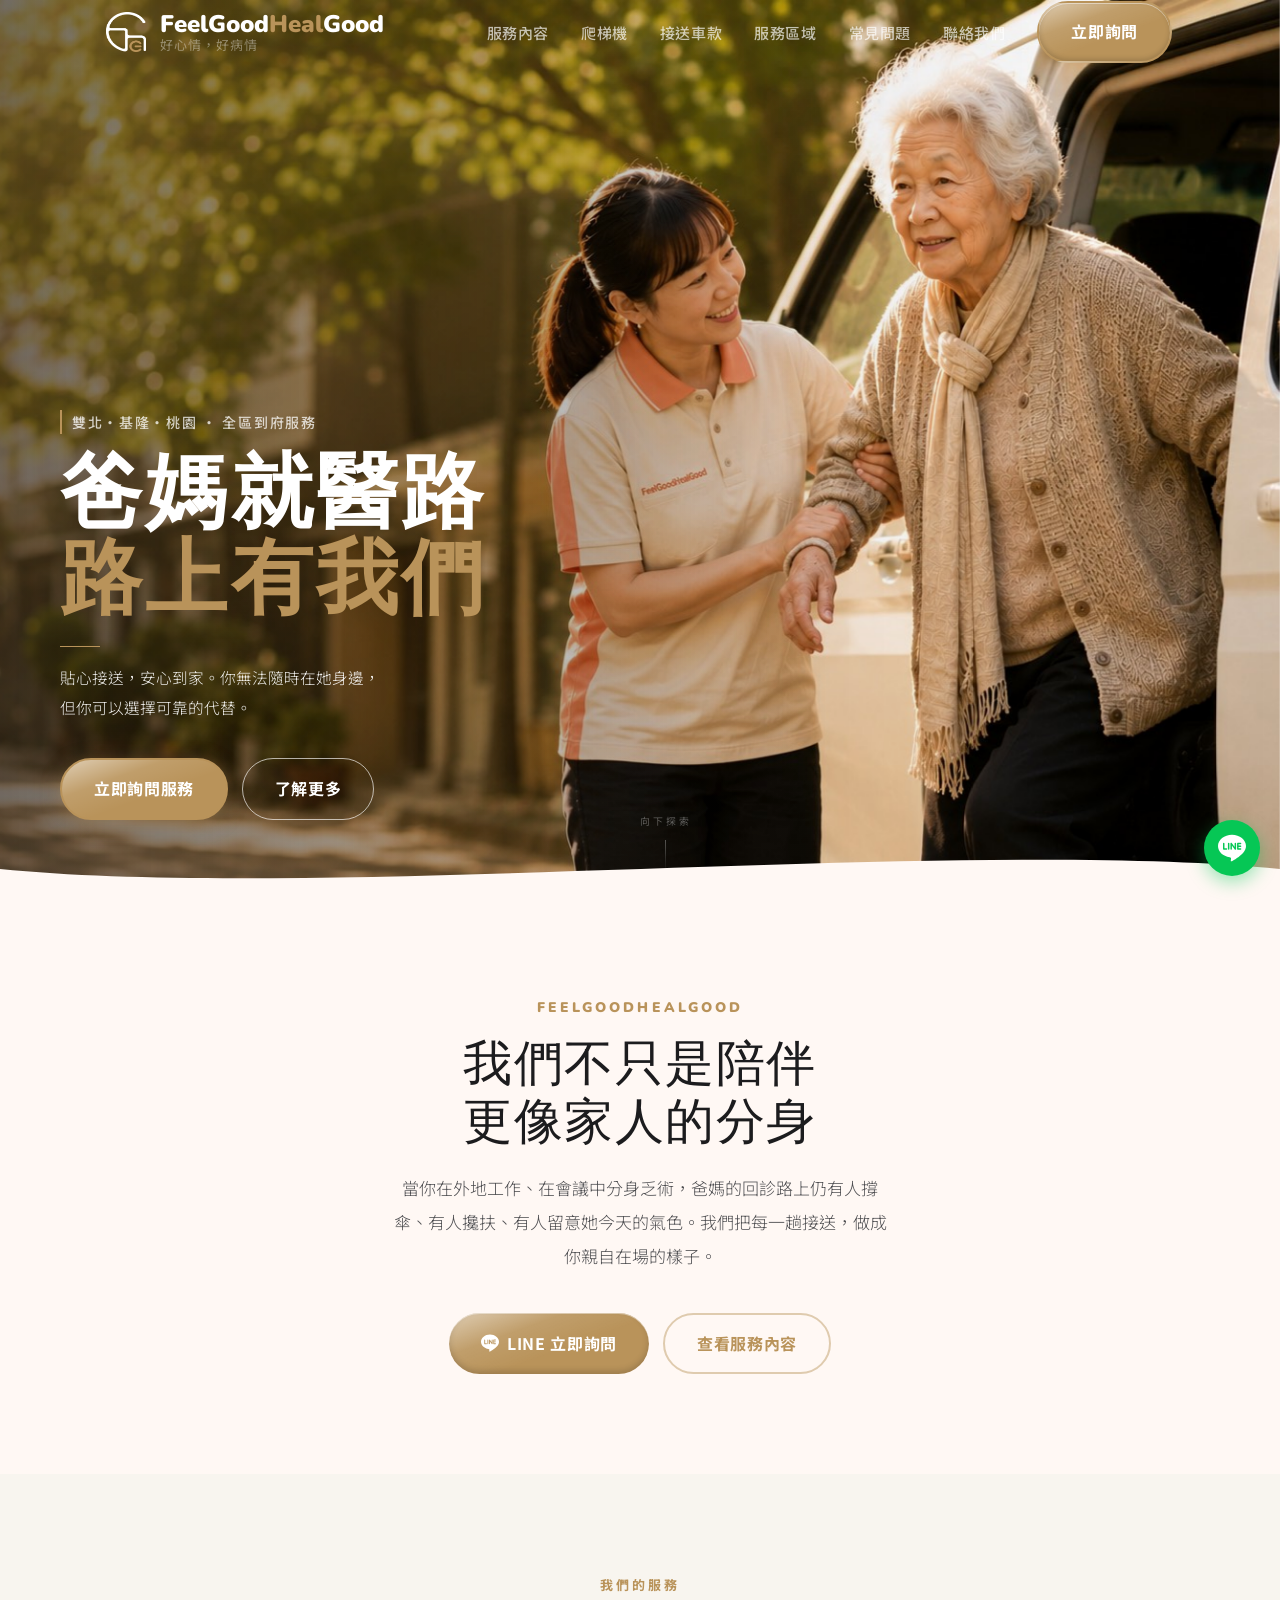
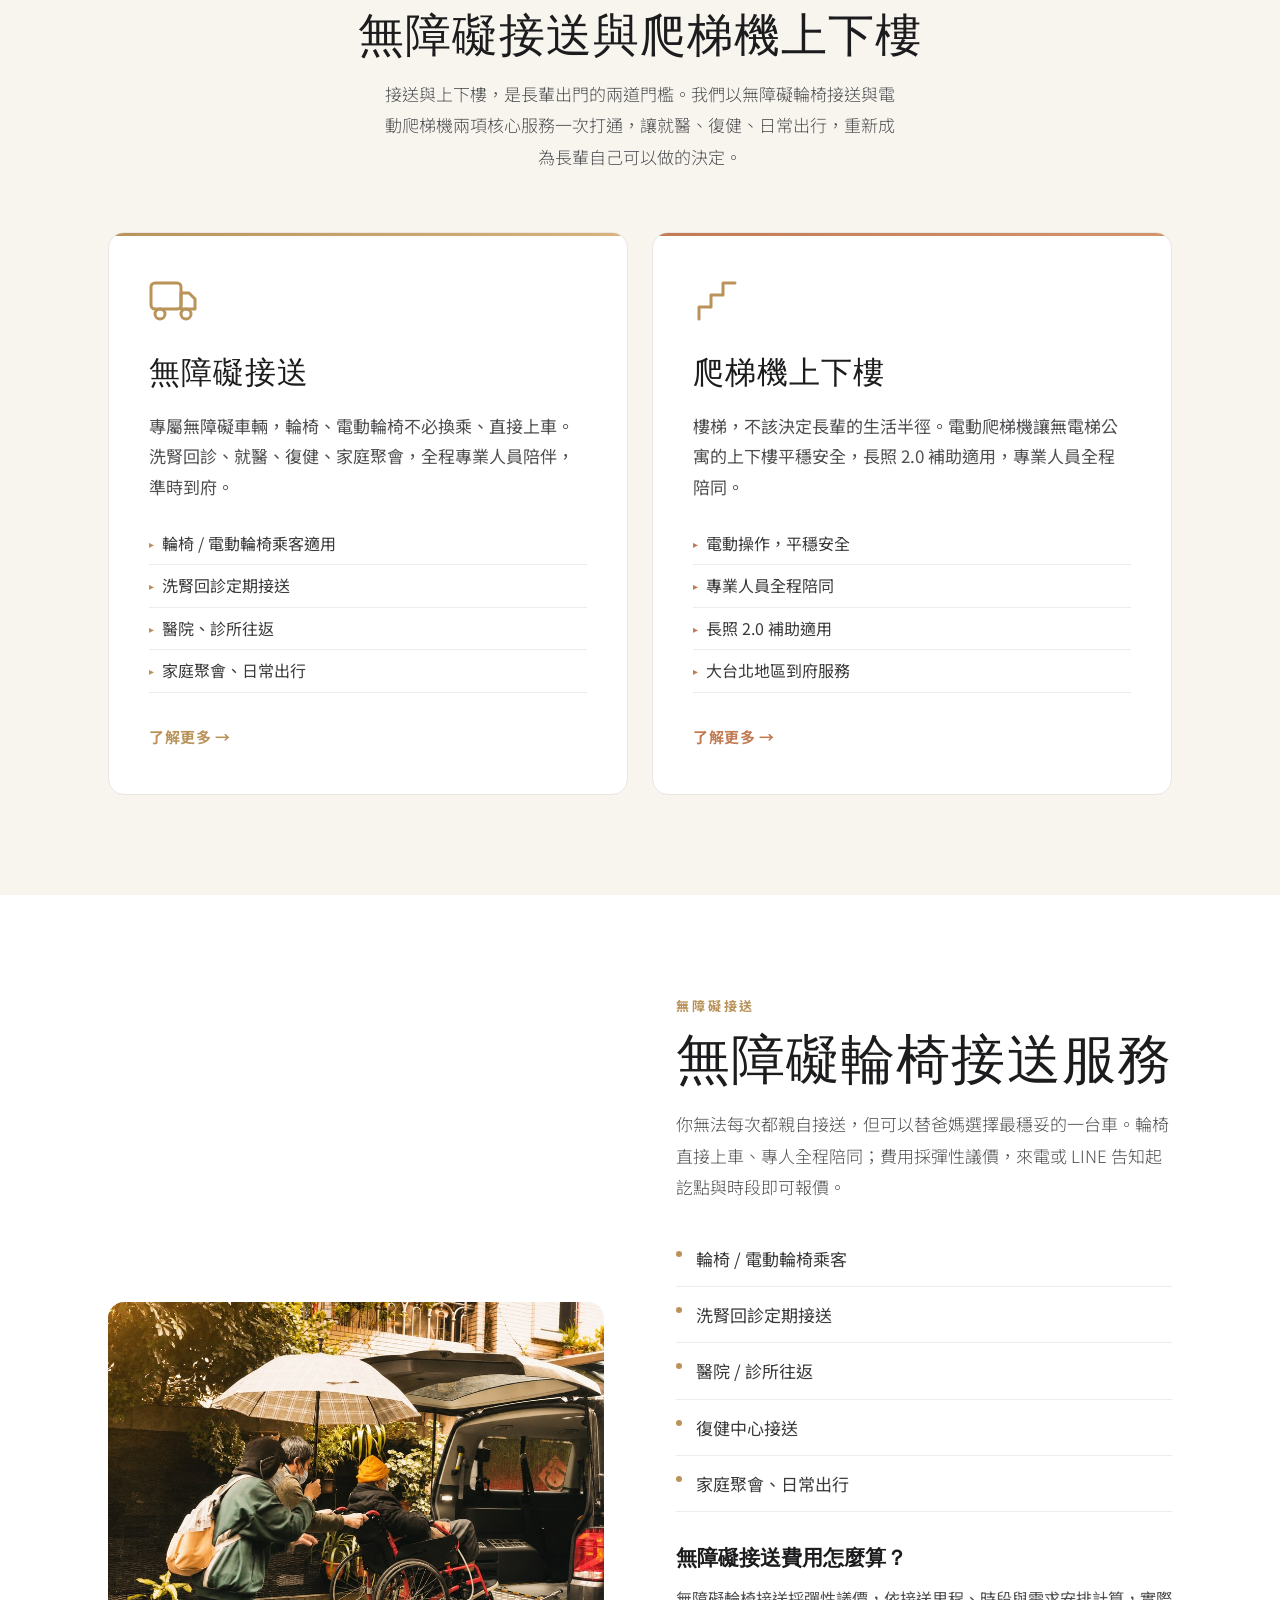
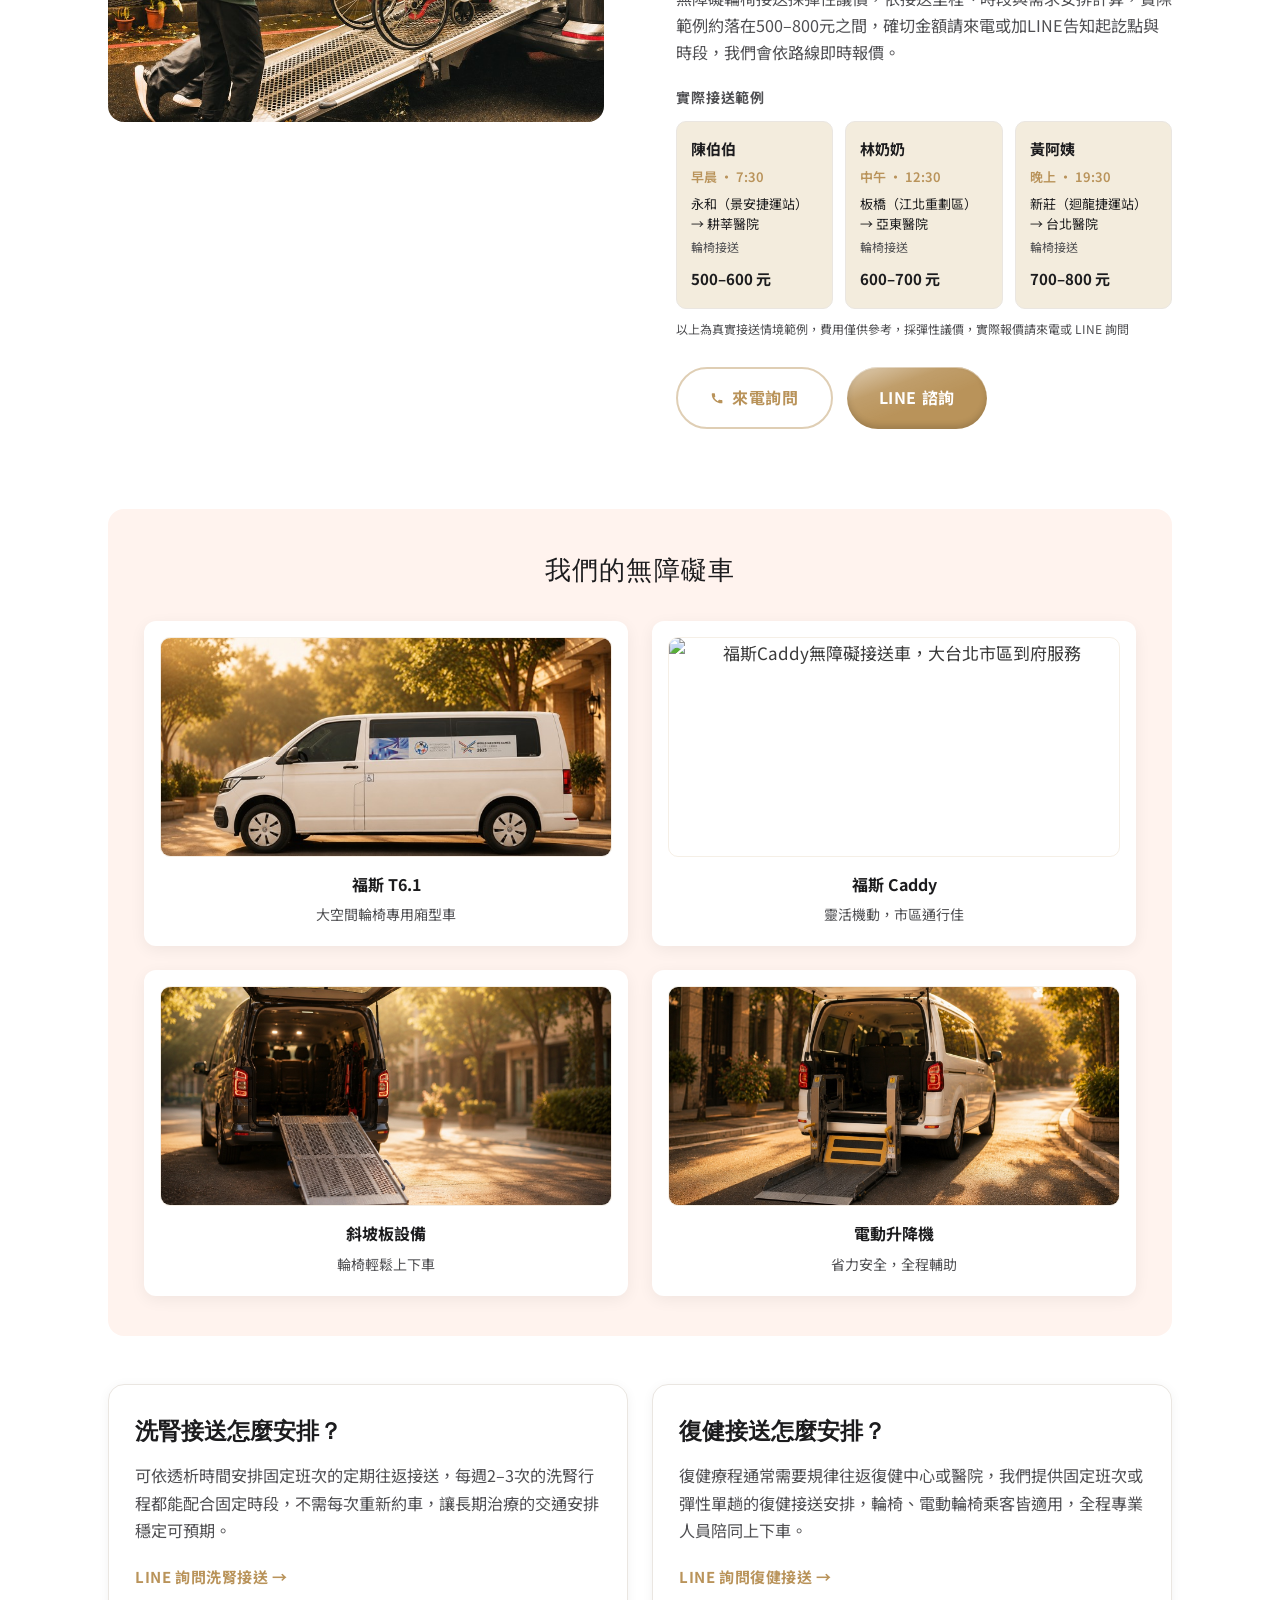
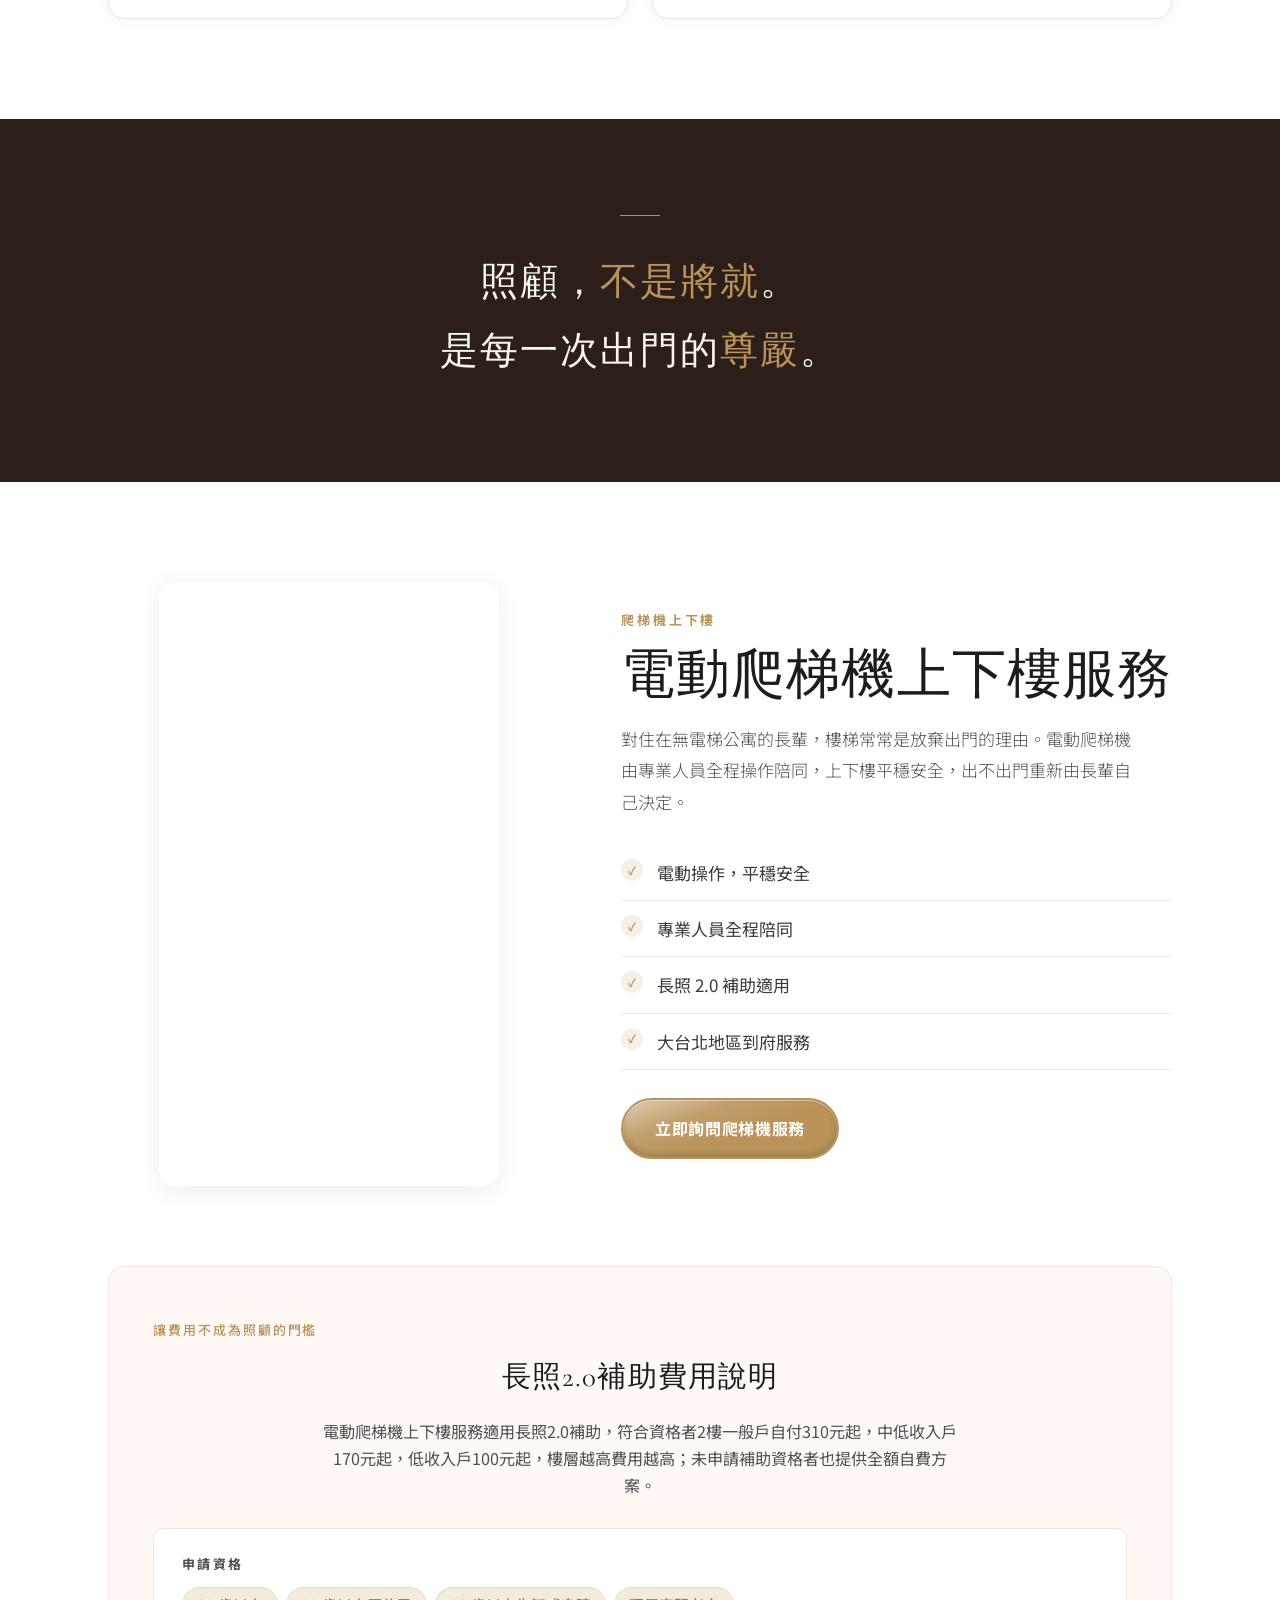
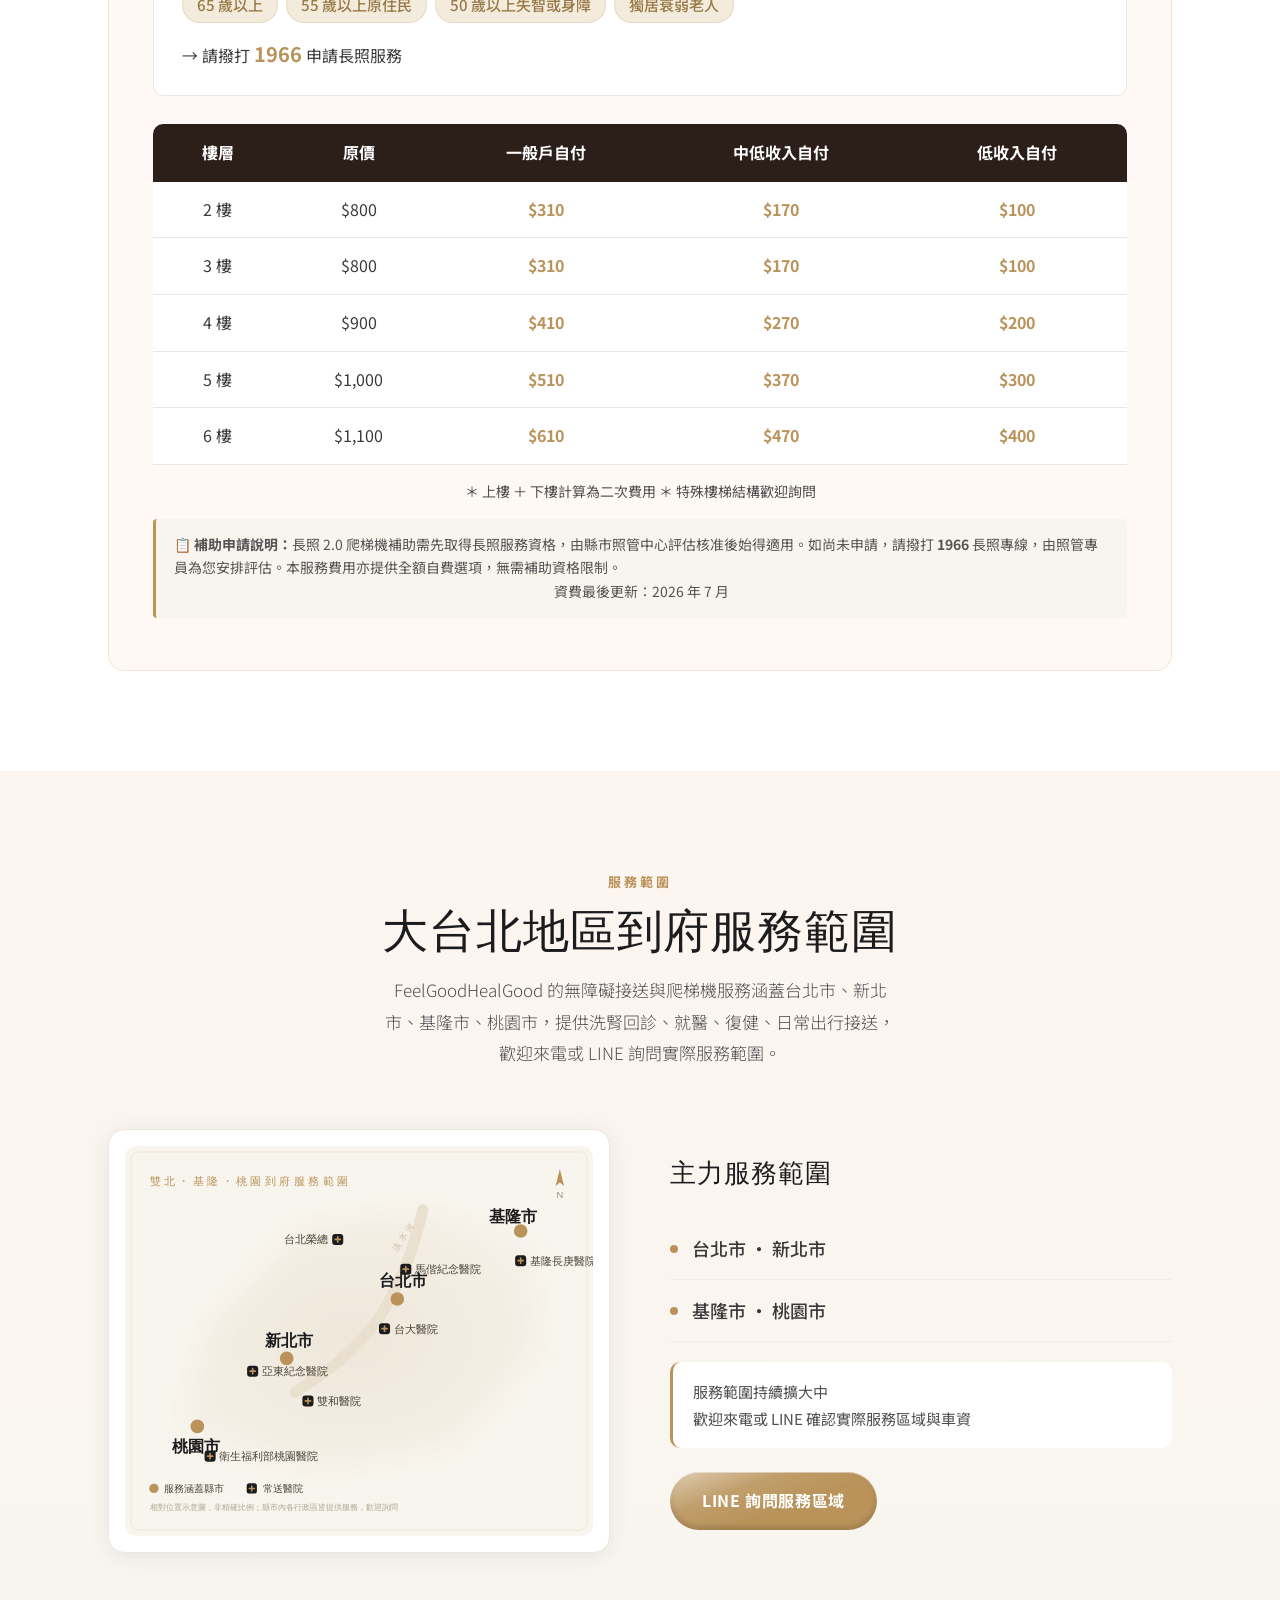
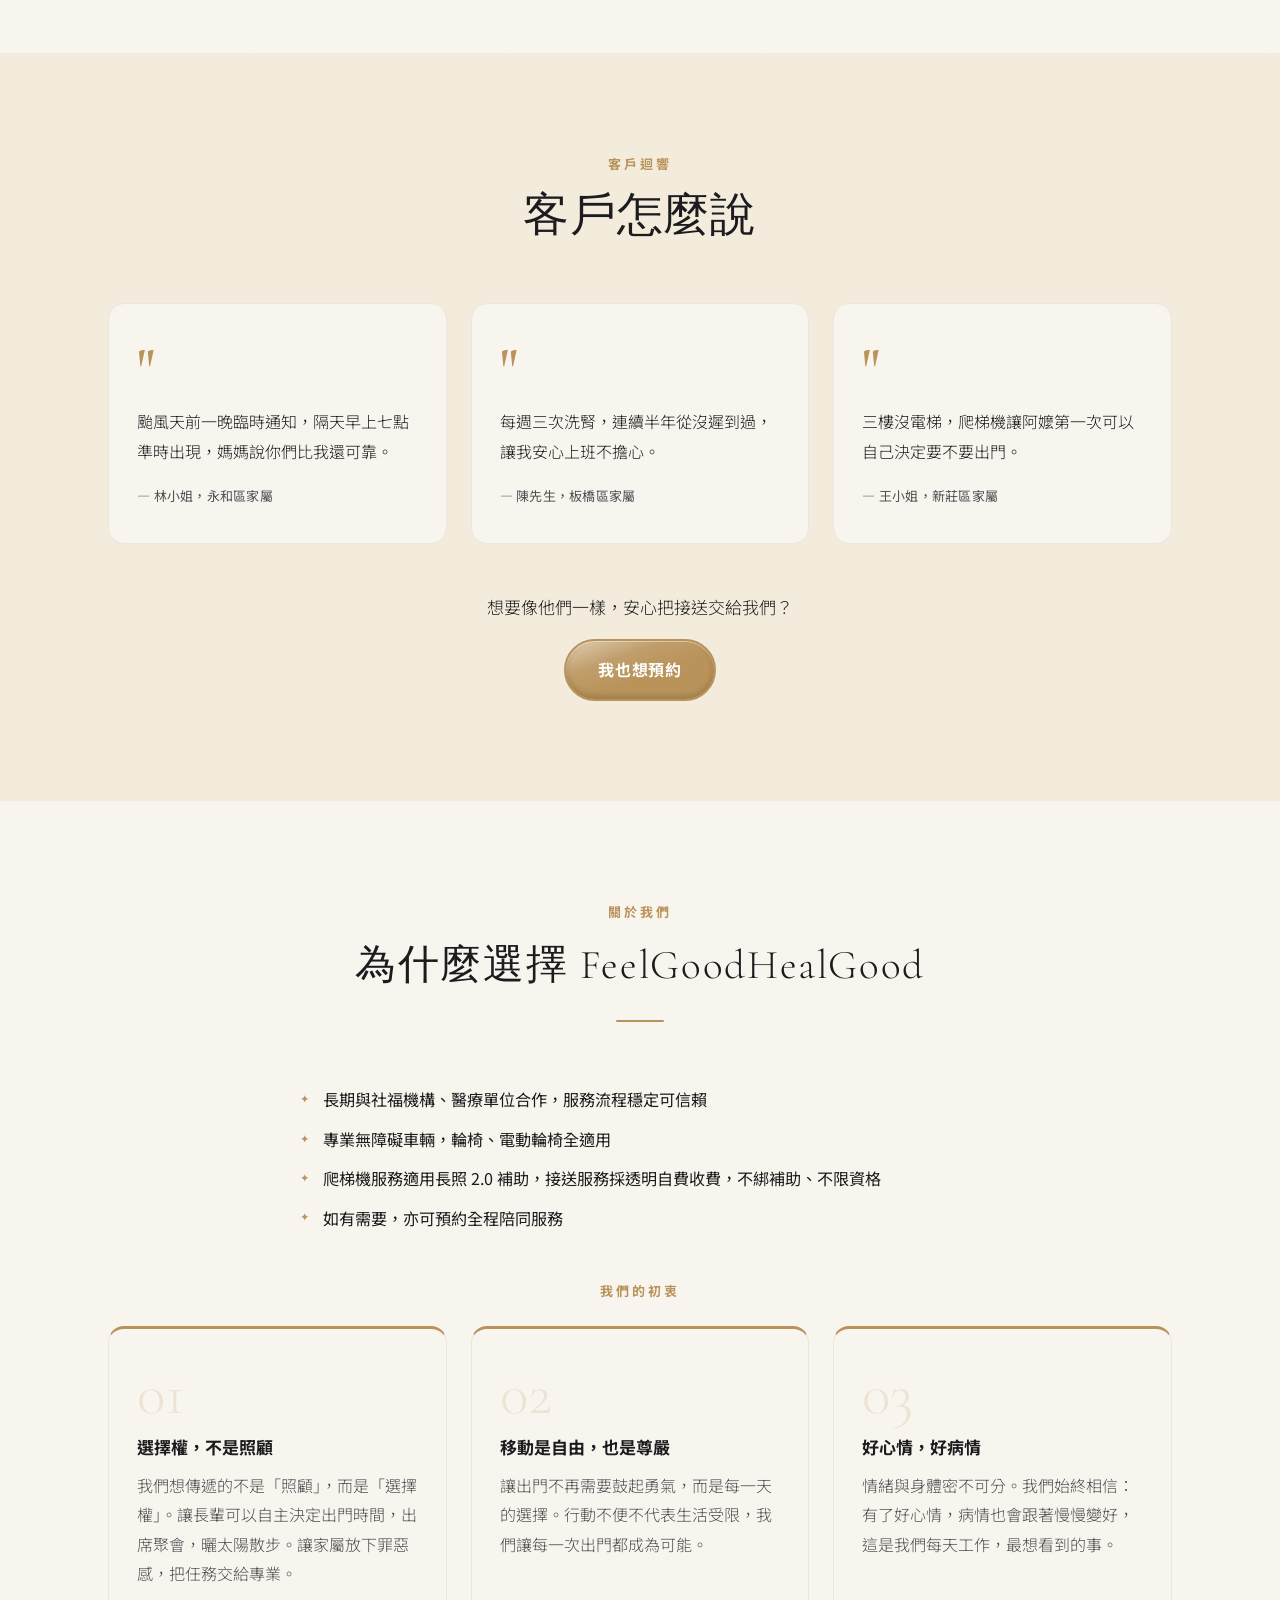
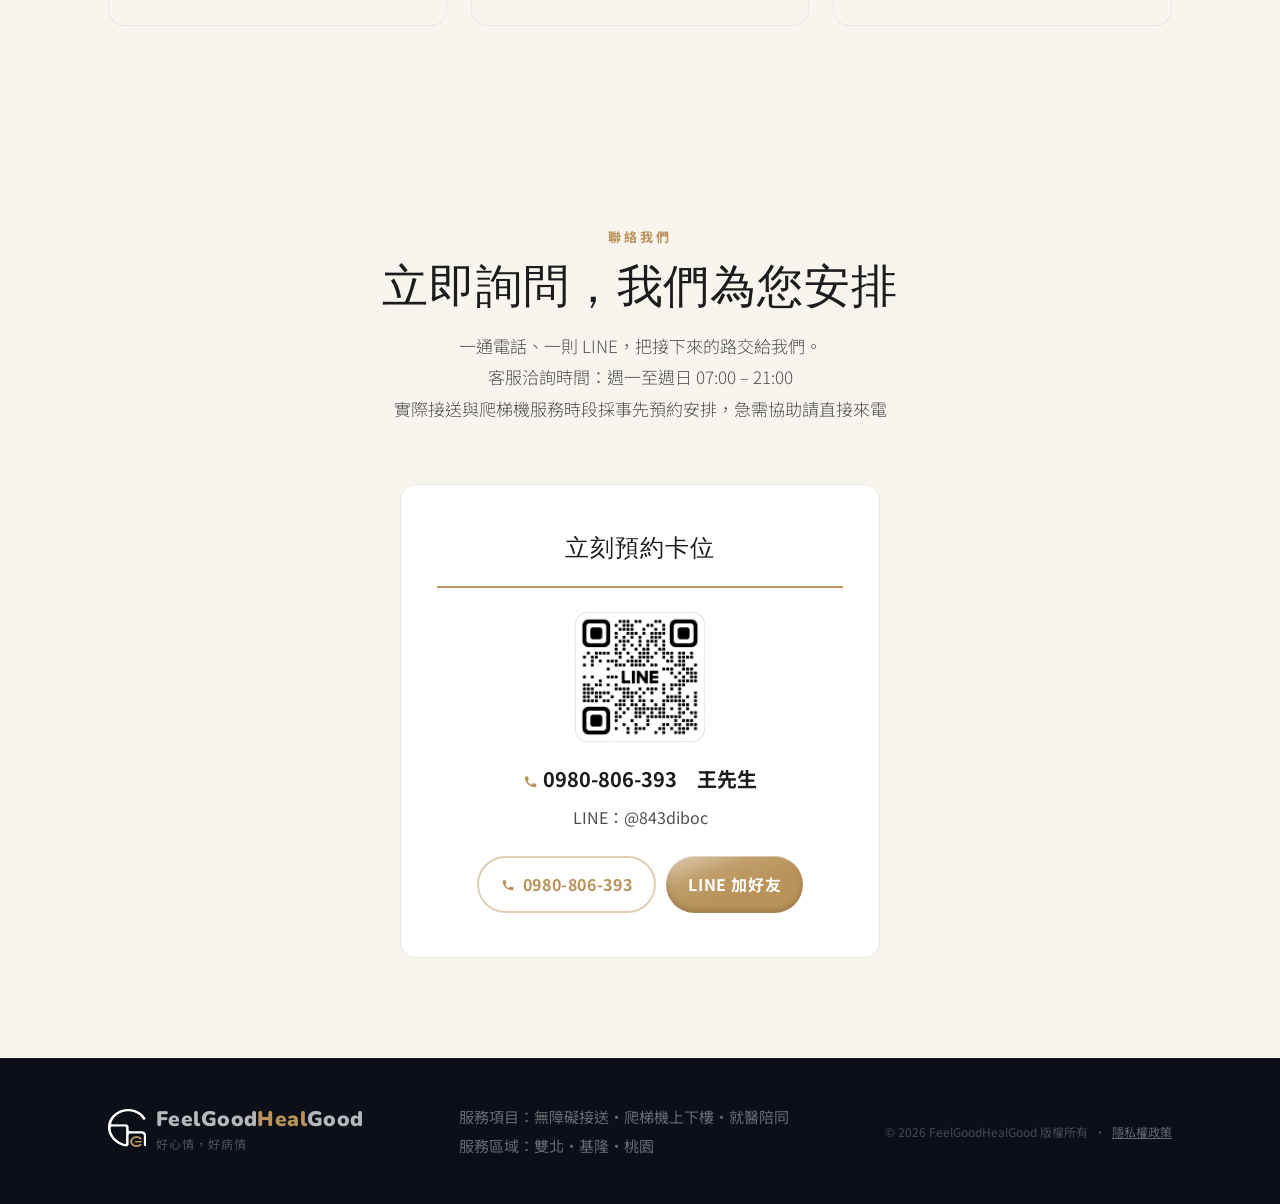
==== commit 51ca5b49: "補齊總部頁 /hq/ 的 LINE 帳號與聯絡電話 - LINE 換成總部專屬帳號（@843diboc，QR Code 圖片 qr-hq.png） - 聯絡電話改為王先生 0980-806-393（移" ====
--- a/hq/index.html
+++ b/hq/index.html
@@ -458,14 +458,12 @@
     <div class="contact-grid contact-grid--single">
       <div class="contact-card fade-in">
         <h3 class="contact-region">立刻預約卡位</h3>
-        <div class="contact-qr"><div class="qr-box"><a href="https://lin.ee/QLKIggKl" target="_blank" rel="noopener" aria-label="點擊加 LINE 好友" data-cta-type="line_external" data-cta-location="contact_qr" data-cta-label="LINE QR Code"><img src="/qr-xinban.png" alt="FeelGoodHealGood LINE QR Code，點擊加好友"></a></div></div>
-        <p class="contact-phone"><span class="icon-phone-gold"><svg width="15" height="15" viewBox="0 0 24 24" fill="currentColor" aria-hidden="true"><path d="M6.62 10.79a15.05 15.05 0 0 0 6.59 6.59l2.2-2.2a1 1 0 0 1 1.01-.24c1.21.4 2.5.6 3.83.6a1 1 0 0 1 1 1V20a1 1 0 0 1-1 1C10.16 21 3 13.84 3 5a1 1 0 0 1 1-1h3.5a1 1 0 0 1 1 1c0 1.33.2 2.62.6 3.83a1 1 0 0 1-.24 1.01l-2.24 2.2z"/></svg></span> 0916-282-833　洪先生</p>
+        <div class="contact-qr"><div class="qr-box"><a href="https://lin.ee/WyF8UtT" target="_blank" rel="noopener" aria-label="點擊加 LINE 好友" data-cta-type="line_external" data-cta-location="contact_qr" data-cta-label="LINE QR Code"><img src="/qr-hq.png" alt="FeelGoodHealGood LINE QR Code，點擊加好友"></a></div></div>
         <p class="contact-phone"><span class="icon-phone-gold"><svg width="15" height="15" viewBox="0 0 24 24" fill="currentColor" aria-hidden="true"><path d="M6.62 10.79a15.05 15.05 0 0 0 6.59 6.59l2.2-2.2a1 1 0 0 1 1.01-.24c1.21.4 2.5.6 3.83.6a1 1 0 0 1 1 1V20a1 1 0 0 1-1 1C10.16 21 3 13.84 3 5a1 1 0 0 1 1-1h3.5a1 1 0 0 1 1 1c0 1.33.2 2.62.6 3.83a1 1 0 0 1-.24 1.01l-2.24 2.2z"/></svg></span> 0980-806-393　王先生</p>
-        <p class="contact-line-id">LINE：@528ustwb</p>
+        <p class="contact-line-id">LINE：@843diboc</p>
         <div class="contact-btns">
-          <a href="tel:0916282833" class="btn btn-outline" data-cta-type="call" data-cta-location="contact_phone_1" data-cta-label="0916-282-833"><svg width="14" height="14" viewBox="0 0 24 24" fill="currentColor" aria-hidden="true"><path d="M6.62 10.79a15.05 15.05 0 0 0 6.59 6.59l2.2-2.2a1 1 0 0 1 1.01-.24c1.21.4 2.5.6 3.83.6a1 1 0 0 1 1 1V20a1 1 0 0 1-1 1C10.16 21 3 13.84 3 5a1 1 0 0 1 1-1h3.5a1 1 0 0 1 1 1c0 1.33.2 2.62.6 3.83a1 1 0 0 1-.24 1.01l-2.24 2.2z"/></svg> 0916-282-833</a>
-          <a href="tel:0980806393" class="btn btn-outline" data-cta-type="call" data-cta-location="contact_phone_2" data-cta-label="0980-806-393"><svg width="14" height="14" viewBox="0 0 24 24" fill="currentColor" aria-hidden="true"><path d="M6.62 10.79a15.05 15.05 0 0 0 6.59 6.59l2.2-2.2a1 1 0 0 1 1.01-.24c1.21.4 2.5.6 3.83.6a1 1 0 0 1 1 1V20a1 1 0 0 1-1 1C10.16 21 3 13.84 3 5a1 1 0 0 1 1-1h3.5a1 1 0 0 1 1 1c0 1.33.2 2.62.6 3.83a1 1 0 0 1-.24 1.01l-2.24 2.2z"/></svg> 0980-806-393</a>
-          <a href="https://lin.ee/QLKIggKl" class="btn btn-line" target="_blank" rel="noopener" data-cta-type="line_external" data-cta-location="contact_line_button" data-cta-label="LINE 加好友">LINE 加好友</a>
+          <a href="tel:0980806393" class="btn btn-outline" data-cta-type="call" data-cta-location="contact_phone_1" data-cta-label="0980-806-393"><svg width="14" height="14" viewBox="0 0 24 24" fill="currentColor" aria-hidden="true"><path d="M6.62 10.79a15.05 15.05 0 0 0 6.59 6.59l2.2-2.2a1 1 0 0 1 1.01-.24c1.21.4 2.5.6 3.83.6a1 1 0 0 1 1 1V20a1 1 0 0 1-1 1C10.16 21 3 13.84 3 5a1 1 0 0 1 1-1h3.5a1 1 0 0 1 1 1c0 1.33.2 2.62.6 3.83a1 1 0 0 1-.24 1.01l-2.24 2.2z"/></svg> 0980-806-393</a>
+          <a href="https://lin.ee/WyF8UtT" class="btn btn-line" target="_blank" rel="noopener" data-cta-type="line_external" data-cta-location="contact_line_button" data-cta-label="LINE 加好友">LINE 加好友</a>
         </div>
       </div>
     </div>
@@ -507,7 +505,7 @@
 </div>
 
 <!-- ─── FLOATING LINE BUTTON ─── -->
-<a href="https://line.me/R/ti/p/@528ustwb?oaMessage=%E6%82%A8%E5%A5%BD%EF%BC%8C%E6%88%91%E6%83%B3%E8%A9%A2%E5%95%8F%E7%84%A1%E9%9A%9C%E7%A4%99%E6%8E%A5%E9%80%81%E6%9C%8D%E5%8B%99" class="line-float-btn" title="LINE 立即詢問" target="_blank" rel="noopener" data-cta-type="line_external" data-cta-location="floating_line_button" data-cta-label="LINE 立即詢問（浮動按鈕）">
+<a href="https://line.me/R/ti/p/@843diboc?oaMessage=%E6%82%A8%E5%A5%BD%EF%BC%8C%E6%88%91%E6%83%B3%E8%A9%A2%E5%95%8F%E7%84%A1%E9%9A%9C%E7%A4%99%E6%8E%A5%E9%80%81%E6%9C%8D%E5%8B%99" class="line-float-btn" title="LINE 立即詢問" target="_blank" rel="noopener" data-cta-type="line_external" data-cta-location="floating_line_button" data-cta-label="LINE 立即詢問（浮動按鈕）">
   <svg width="28" height="28" viewBox="0 0 24 24" fill="#fff"><path d="M19.365 9.863c.349 0 .63.285.63.631 0 .345-.281.63-.63.63H17.61v1.125h1.755c.349 0 .63.283.63.63 0 .344-.281.629-.63.629h-2.386c-.345 0-.627-.285-.627-.629V8.108c0-.345.282-.63.627-.63h2.386c.349 0 .63.285.63.63 0 .349-.281.63-.63.63H17.61v1.125h1.755zm-3.855 3.016c0 .27-.174.51-.432.596-.064.021-.133.031-.199.031-.211 0-.391-.09-.51-.25l-2.443-3.317v2.94c0 .344-.279.629-.631.629-.346 0-.626-.285-.626-.629V8.108c0-.27.173-.51.43-.595.06-.023.136-.033.194-.033.195 0 .375.104.495.254l2.462 3.33V8.108c0-.345.282-.63.63-.63.345 0 .63.285.63.63v4.771zm-5.741 0c0 .344-.282.629-.631.629-.345 0-.627-.285-.627-.629V8.108c0-.345.282-.63.627-.63.349 0 .631.285.631.63v4.771zm-2.466.629H4.917c-.345 0-.63-.285-.63-.629V8.108c0-.345.285-.63.63-.63.348 0 .63.285.63.63v4.141h1.756c.348 0 .629.283.629.63 0 .344-.281.629-.629.629M24 10.314C24 4.943 18.615.572 12 .572S0 4.943 0 10.314c0 4.811 4.27 8.842 10.035 9.608.391.082.923.258 1.058.59.12.301.079.766.038 1.08l-.164 1.02c-.045.301-.24 1.186 1.049.645 1.291-.539 6.916-4.078 9.436-6.975C23.176 14.393 24 12.458 24 10.314"/></svg>
 </a>
 
@@ -526,7 +524,7 @@
       "isPartOf": {
         "@id": "https://feelgoodhealgood.tw/hq/#business"
       },
-      "dateModified": "2026-08-20"
+      "dateModified": "2026-09-11"
     },
     {
       "@type": [
@@ -543,11 +541,10 @@
       "logo": "https://feelgoodhealgood.tw/logo-icon.png",
       "priceRange": "NT$500-1500",
       "telephone": [
-        "+886-916-282-833",
         "+886-980-806-393"
       ],
       "sameAs": [
-        "https://line.me/R/ti/p/@528ustwb"
+        "https://line.me/R/ti/p/@843diboc"
       ],
       "areaServed": [
         {
@@ -577,36 +574,13 @@
       "contactPoint": [
         {
           "@type": "ContactPoint",
-          "telephone": "+886-916-282-833",
-          "contactType": "customer service",
-          "areaServed": [
-            "新莊區",
-            "板橋區"
-          ],
-          "availableLanguage": "zh-TW",
-          "hoursAvailable": {
-            "@type": "OpeningHoursSpecification",
-            "dayOfWeek": [
-              "Monday",
-              "Tuesday",
-              "Wednesday",
-              "Thursday",
-              "Friday",
-              "Saturday",
-              "Sunday"
-            ],
-            "opens": "07:00",
-            "closes": "21:00"
-          }
-        },
-        {
-          "@type": "ContactPoint",
           "telephone": "+886-980-806-393",
           "contactType": "customer service",
           "areaServed": [
-            "中和區",
-            "永和區",
-            "新店區"
+            "台北市",
+            "新北市",
+            "基隆市",
+            "桃園市"
           ],
           "availableLanguage": "zh-TW",
           "hoursAvailable": {
